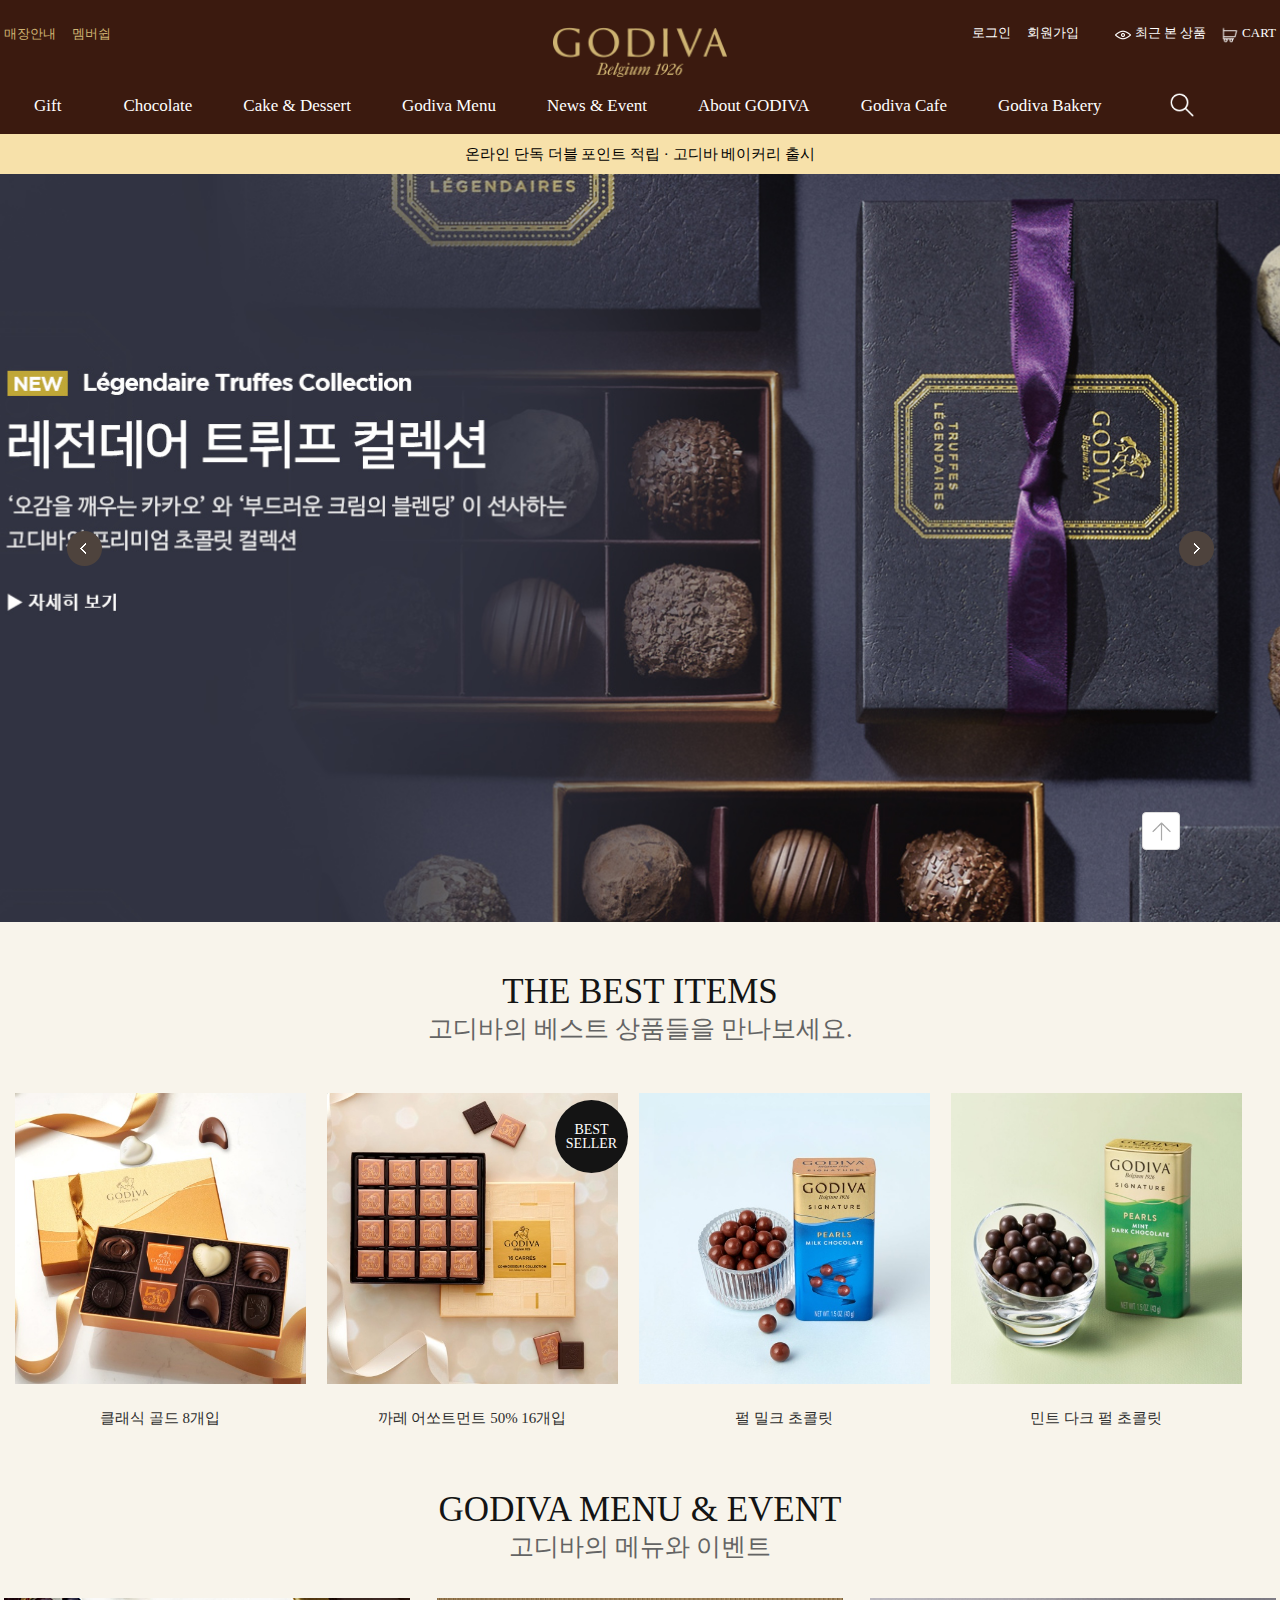
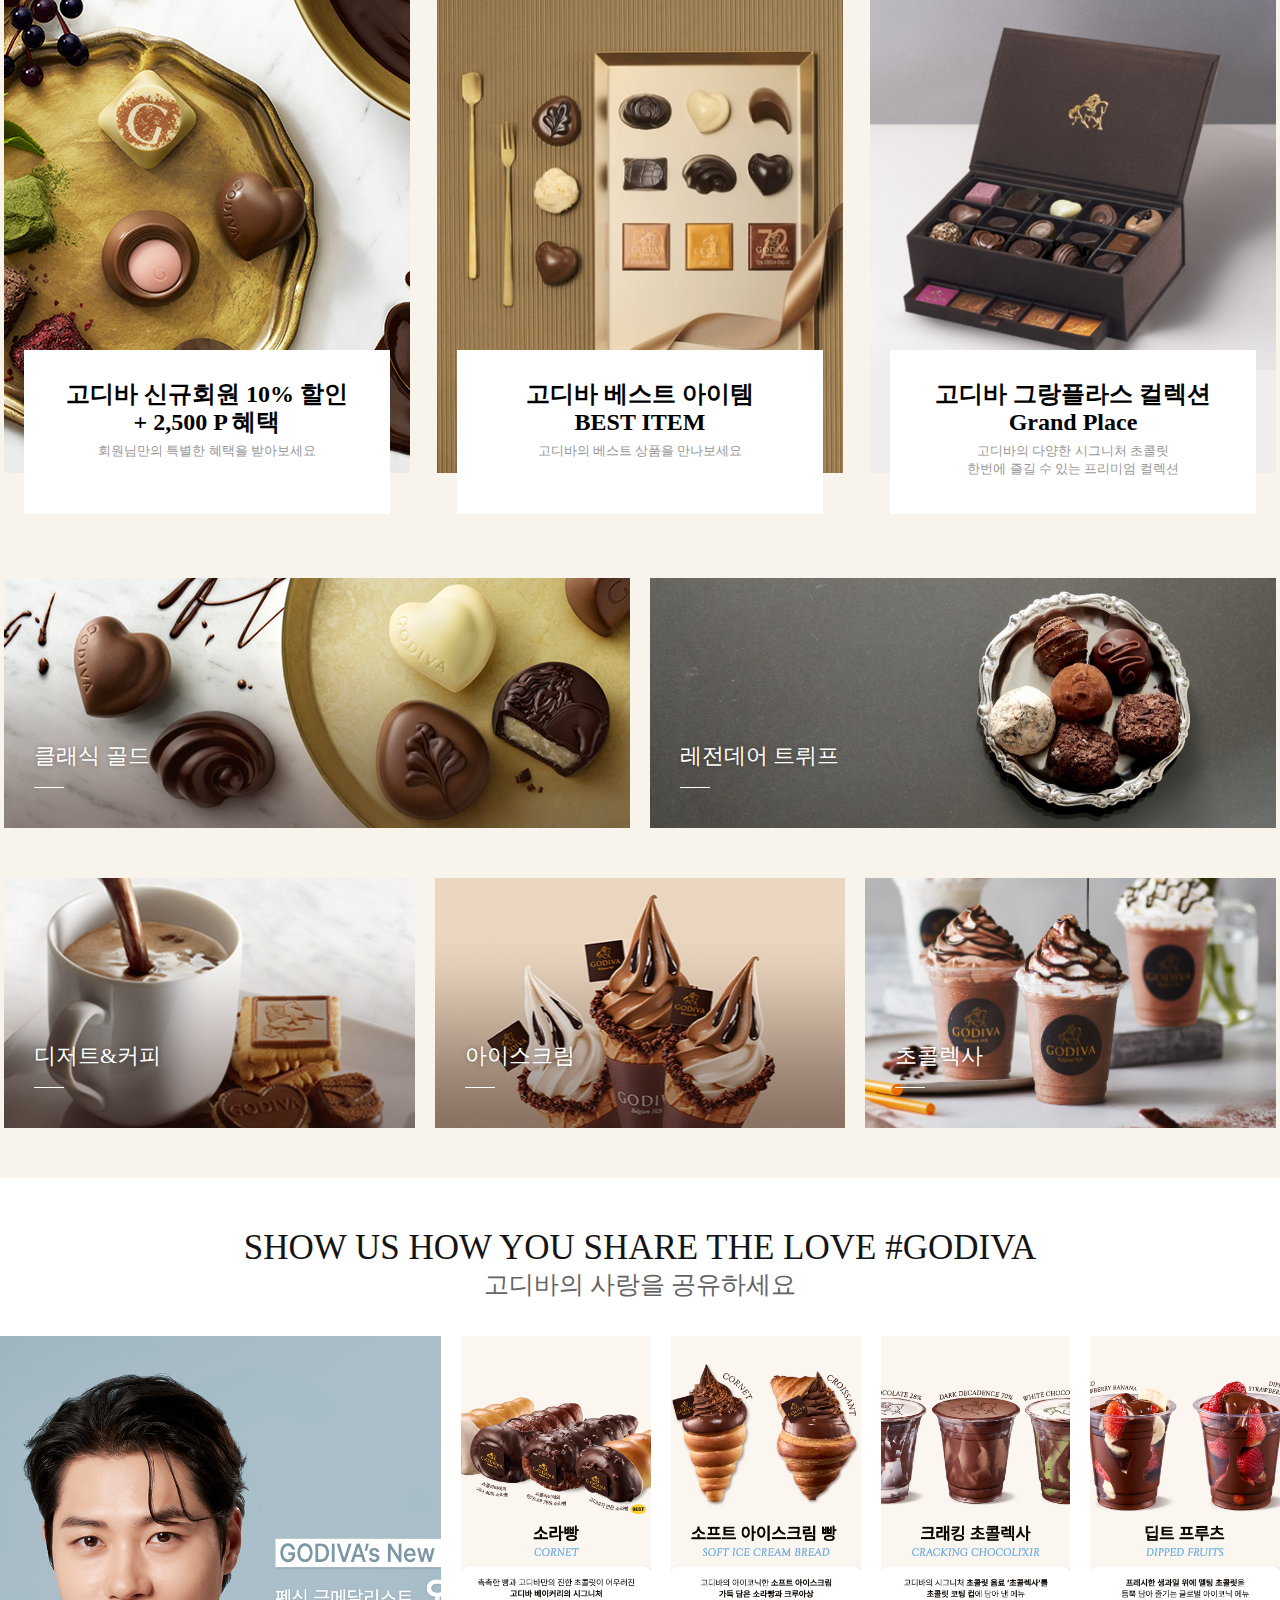
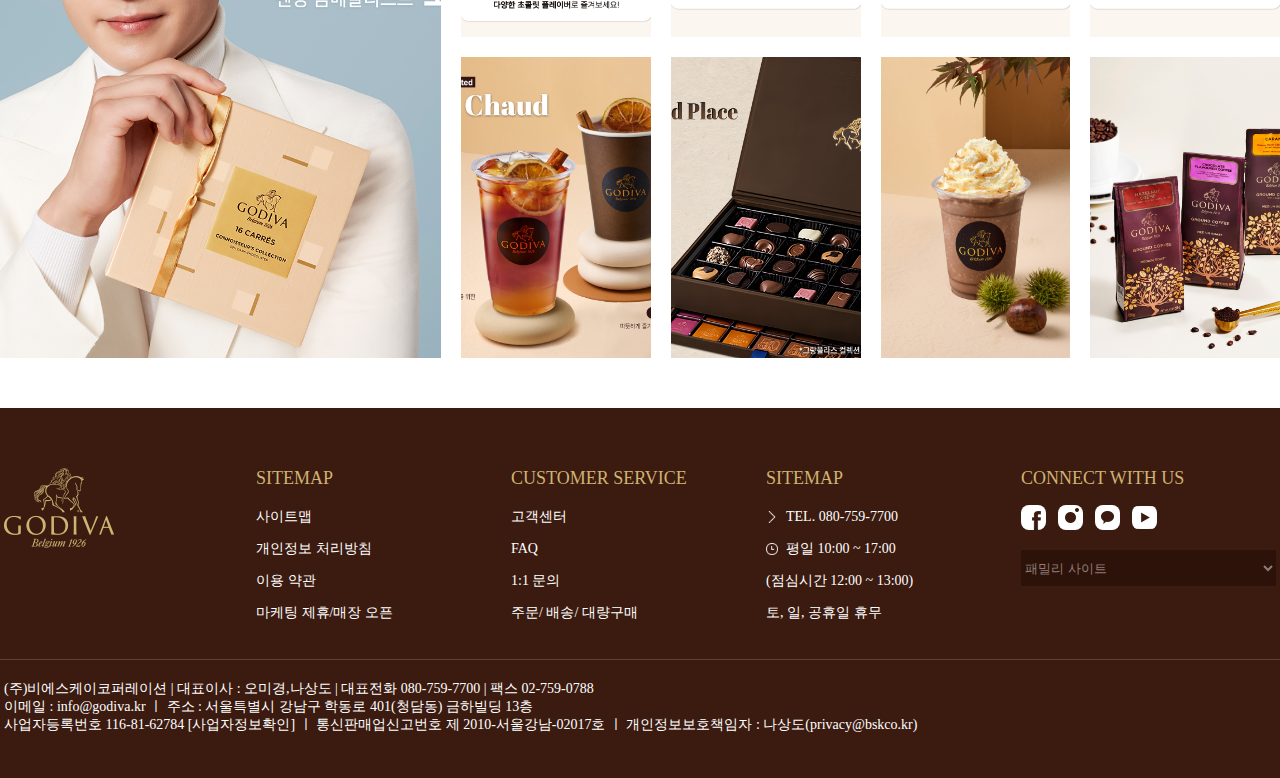
==== index.html @ d347774d "파일 업로드" ====
<!DOCTYPE html>
<html lang="ko">
  <head>
    <meta charset="UTF-8" />
    <meta name="viewport" content="width=device-width, initial-scale=1.0" />
    <title>고디바</title>
    <link rel="stylesheet" href="reset.css" />
    <link rel="stylesheet" href="main.css" />
    <script src="main.js"></script>
  </head>
  <body>
    <div id="top_btn">
      <a href="#"></a>
    </div>
    <header>
      <div id="header_top" class="container">
        <ul id="header_top_left">
          <li><a href="#">매장안내</a></li>
          <li><a href="#">멤버쉽</a></li>
        </ul>
        <h1 class="logo"><a href="#">고디바 GODIVA</a></h1>
        <div id="header_top_right">
          <ul id="login_menu">
            <li><a href="#">로그인</a></li>
            <li><a href="#">회원가입</a></li>
          </ul>
          <ul id="cart_menu">
            <li><a href="#">최근 본 상품</a></li>
            <li><a href="#">CART</a></li>
          </ul>
        </div>
      </div>
      <nav class="container">
        <ul>
          <li>
            <a href="sub.html">Gift</a>
            <div class="sub_menu">
              <ul>
                <li><a href="sub.html">베스트 셀러</a></li>
                <li><a href="sub.html">1~2만원 대 선물</a></li>
                <li><a href="sub.html">3~4만원 대 선물</a></li>
                <li><a href="sub.html">5만원 이상</a></li>
              </ul>
            </div>
          </li>
          <li>
            <a href="sub.html">Chocolate</a>
            <div class="sub_menu">
              <ul>
                <li><a href="sub.html">전체 상품</a></li>
                <li><a href="sub.html">시즌 한정</a></li>
                <li><a href="sub.html">바</a></li>
                <li><a href="sub.html">클래식 골드</a></li>
                <li><a href="sub.html">레전데어 트뤼프</a></li>
                <li><a href="sub.html">펄</a></li>
                <li><a href="sub.html">골드 디스커버리</a></li>
                <li><a href="sub.html">까레 어쏘트먼트</a></li>
                <li><a href="sub.html">프레첼</a></li>
                <li><a href="sub.html">하트 오브 골드</a></li>
                <li><a href="sub.html">지큐브</a></li>
                <li><a href="sub.html">비스킷</a></li>
                <li><a href="sub.html">그랑 플라스</a></li>
              </ul>
            </div>
          </li>
          <li>
            <a href="sub.html">Cake & Dessert</a>
            <div class="sub_menu">
              <ul>
                <li><a href="sub.html">케이크</a></li>
                <li><a href="sub.html">브라우니 & 마카롱</a></li>
                <li><a href="sub.html">그라운드 커피</a></li>
              </ul>
            </div>
          </li>
          <li>
            <a href="sub.html">Godiva Menu</a>
            <div class="sub_menu">
              <ul>
                <li><a href="sub.html">초콜렉사</a></li>
                <li><a href="sub.html">소프트 아이스크림</a></li>
                <li><a href="sub.html">커피 & 음료</a></li>
                <li><a href="sub.html">디저트</a></li>
              </ul>
            </div>
          </li>
          <li>
            <a href="sub.html">News & Event</a>
            <div class="sub_menu">
              <ul>
                <li><a href="sub.html">공지사항</a></li>
                <li><a href="sub.html">미디어</a></li>
                <li><a href="sub.html">이벤트</a></li>
              </ul>
            </div>
          </li>
          <li>
            <a href="sub.html">About GODIVA</a>
            <div class="sub_menu">
              <ul>
                <li><a href="sub.html">GODIVA 역사</a></li>
                <li><a href="sub.html">GODIVA 기원</a></li>
                <li><a href="sub.html">GODIVA 초콜릿</a></li>
                <li><a href="sub.html">GODIVA 쉐프</a></li>
                <li><a href="sub.html">GODIVA 책임</a></li>
                <li><a href="sub.html">GODIVA 매장</a></li>
                <li><a href="sub.html">멤버쉽 소개</a></li>
              </ul>
            </div>
          </li>
          <li>
            <a href="sub.html">Godiva Cafe</a>
            <div class="sub_menu" id="sub_menu_cafe">
              <ul>
                <li><a href="sub.html">고디바 카페 스토리</a></li>
                <li><a href="sub.html">카페</a></li>
                <li><a href="sub.html">디저트 코스바</a></li>
                <li>
                  <a href="sub.html">
                    <img
                      src="image/sub_menu.jpg"
                      alt="박준우의 초콜릿 익스피리언스 코스"
                    />
                  </a>
                </li>
              </ul>
            </div>
          </li>
          <li>
            <a href="sub.html">Godiva Bakery</a>
            <div class="sub_menu">
              <ul>
                <li><a href="sub.html">GODIVA BAKERY</a></li>
                <li><a href="sub.html">베이커리</a></li>
                <li><a href="sub.html">소프트 아이스크림 빵</a></li>
                <li><a href="sub.html">딥트 프루츠 & 음료</a></li>
              </ul>
            </div>
          </li>
          <li id="search_menu"><a href="sub.html"></a></li>
        </ul>
      </nav>
      <div id="header_bottom">
        <p>
          <a href="#">온라인 단독 더블 포인트 적립</a> ·
          <a href="#">고디바 베이커리 출시</a>
        </p>
      </div>
    </header>
    <main>
      <div id="slider">
        <ul>
          <li><a href="#">레전데어 트뤼프 컬렉션</a></li>
          <li><a href="#">일상 속 진한 달콤함, 고디바 베이커리</a></li>
          <li><a href="#">고디바 그랑플라스 컬렉션</a></li>
          <li><a href="#">솔티 카라멜 초콜릿 케이크</a></li>
        </ul>
        <div id="slider_btn">
          <span></span>
          <span></span>
        </div>
      </div>
      <div id="con1" class="container">
        <h1 class="con_title">THE BEST ITEMS</h1>
        <h2 class="con_subtitle">고디바의 베스트 상품들을 만나보세요.</h2>
        <div id="con1_wrap">
          <div class="con1_box">
            <div class="con1_img"><a href="#"></a></div>
            <p><a href="#">클래식 골드 8개입</a></p>
            <div class="con1_btn">
              <span><a href="#"></a></span>
              <span><a href="#"></a></span>
            </div>
          </div>
          <div class="con1_box">
            <div class="con1_img"><a href="#"></a></div>
            <p><a href="#">까레 어쏘트먼트 50% 16개입</a></p>
            <div class="con1_btn">
              <span><a href="#"></a></span>
              <span><a href="#"></a></span>
            </div>
            <span class="item_label">BEST<br />SELLER</span>
          </div>
          <div class="con1_box">
            <div class="con1_img"><a href="#"></a></div>
            <p><a href="#">펄 밀크 초콜릿</a></p>
            <div class="con1_btn">
              <span><a href="#"></a></span>
              <span><a href="#"></a></span>
            </div>
          </div>
          <div class="con1_box">
            <div class="con1_img"><a href="#"></a></div>
            <p><a href="#">민트 다크 펄 초콜릿</a></p>
            <div class="con1_btn">
              <span><a href="#"></a></span>
              <span><a href="#"></a></span>
            </div>
          </div>
        </div>
      </div>
      <div id="con2" class="container">
        <h1 class="con_title">GODIVA MENU & EVENT</h1>
        <h2 class="con_subtitle">고디바의 메뉴와 이벤트</h2>
        <div id="con2_wrap">
          <div class="con2_box">
            <div class="con2_img"></div>
            <div class="con2_text">
              <h3>고디바 신규회원 10% 할인<br />+ 2,500 P 혜택</h3>
              <p>회원님만의 특별한 혜택을 받아보세요</p>
            </div>
          </div>
          <div class="con2_box">
            <div class="con2_img"></div>
            <div class="con2_text">
              <h3>고디바 베스트 아이템<br />BEST ITEM</h3>
              <p>고디바의 베스트 상품을 만나보세요</p>
            </div>
          </div>
          <div class="con2_box">
            <div class="con2_img"></div>
            <div class="con2_text">
              <h3>
                고디바 그랑플라스 컬렉션<br />
                Grand Place
              </h3>
              <p>
                고디바의 다양한 시그니처 초콜릿<br />
                한번에 즐길 수 있는 프리미엄 컬렉션
              </p>
            </div>
          </div>
        </div>
      </div>
      <div id="con3" class="container">
        <ul id="con3_wrap">
          <li class="con3_img">
            <a href="#">
              <div class="con3_title">
                <h3>클래식 골드</h3>
                <span></span>
                <p>화려한 디자인과 다양한 맛의 고디바 시그니처 컬렉션</p>
              </div>
            </a>
          </li>
          <li class="con3_img">
            <a href="#">
              <div class="con3_title">
                <h3>레전데어 트뤼프</h3>
                <span></span>
                <p>한 입 크기의 고급스러운 초콜릿</p>
              </div>
            </a>
          </li>
          <li class="con3_img">
            <a href="#">
              <div class="con3_title">
                <h3>디저트&커피</h3>
                <span></span>
                <p>고디바 프리미엄 디저트와 스페셜티 원두 로스팅 커피</p>
              </div>
            </a>
          </li>
          <li class="con3_img">
            <a href="#">
              <div class="con3_title">
                <h3>아이스크림</h3>
                <span></span>
                <p>부드러운 텍스처의 깊고 진한 아이스크림</p>
              </div>
            </a>
          </li>
          <li class="con3_img">
            <a href="#">
              <div class="con3_title">
                <h3>초콜렉사</h3>
                <span></span>
                <p>초콜릿을 직접 갈아만든 고디바 리얼 초콜릿 음료</p>
              </div>
            </a>
          </li>
        </ul>
      </div>
      <div id="con4">
        <h1 class="con_title">SHOW US HOW YOU SHARE THE LOVE #GODIVA</h1>
        <h2 class="con_subtitle">고디바의 사랑을 공유하세요</h2>
        <div id="con4_wrap">
          <div id="con4_right">
            <a href="#">
              <div class="con4_text con4_big_text">
                <p><span></span>20241015</p>
                <p>
                  #godiva #chocolate #고디바 #초콜릿 #goldmomentwithgodiva
                  #골든모먼트 #오상욱 #까레어쏘트먼트 #수능 #수능초콜릿
                  #오늘은고디바​
                </p>
              </div>
            </a>
          </div>
          <div id="con4_left">
            <ul id="con4_left_top">
              <li class="con4_img">
                <a href="#">
                  <div class="con4_text con4_small_text">
                    <p><span></span>20240806</p>
                    <p>
                      #godiva #chocolate #고디바 #초콜릿 #오늘은고디바
                      #고디바베이커리 #YourDailyBakery #고디빵 #초콜릿빵 #소라빵
                      #고디바빵
                    </p>
                  </div>
                </a>
              </li>
              <li class="con4_img">
                <a href="#">
                  <div class="con4_text con4_small_text">
                    <p><span></span>20240806</p>
                    <p>
                      #godiva #chocolate #고디바 #초콜릿 #오늘은고디바
                      #고디바베이커리 #YourDailyBakery #고디빵 #초콜릿빵 #소라빵
                      #고디바빵
                    </p>
                  </div>
                </a>
              </li>
              <li class="con4_img">
                <a href="#">
                  <div class="con4_text con4_small_text">
                    <p><span></span>20240806</p>
                    <p>
                      #godiva #chocolate #고디바 #초콜릿 #오늘은고디바
                      #고디바베이커리 #YourDailyBakery #고디빵 #초콜릿빵 #소라빵
                      #고디바빵
                    </p>
                  </div>
                </a>
              </li>
              <li class="con4_img">
                <a href="#">
                  <div class="con4_text con4_small_text">
                    <p><span></span>20240806</p>
                    <p>
                      #godiva #chocolate #고디바 #초콜릿 #오늘은고디바
                      #고디바베이커리 #YourDailyBakery #고디빵 #초콜릿빵 #소라빵
                      #고디바빵
                    </p>
                  </div>
                </a>
              </li>
            </ul>
            <ul id="con4_left_bottom">
              <li class="con4_img">
                <a href="#">
                  <div class="con4_text con4_small_text">
                    <p><span></span>20240829</p>
                    <p>
                      #godiva #chocolate #고디바 #초콜릿 #뱅쇼 #가을에어울리는
                      #오늘은고디바​
                    </p>
                  </div>
                </a>
              </li>
              <li class="con4_img">
                <a href="#">
                  <div class="con4_text con4_small_text">
                    <p><span></span>20240829</p>
                    <p>
                      #godiva #chocolate #고디바 #초콜릿 #품격있는 #오늘은고디바
                      #그랑플라스​s
                    </p>
                  </div>
                </a>
              </li>
              <li class="con4_img">
                <a href="#">
                  <div class="con4_text con4_small_text">
                    <p><span></span>20240829</p>
                    <p>
                      #godiva #고디바 #가을 #시즌한정 #오늘은고디바
                      #마롱초콜릿초콜렉사
                    </p>
                  </div>
                </a>
              </li>
              <li class="con4_img">
                <a href="#">
                  <div class="con4_text con4_small_text">
                    <p><span></span>20240829</p>
                    <p>
                      #godiva #chocolate #고디바 #초콜릿 #집에서도즐기는
                      #오늘은고디바 #고디바커피 #그라운드커피
                    </p>
                  </div>
                </a>
              </li>
            </ul>
          </div>
        </div>
      </div>
      <footer>
        <div id="footer_top" class="container">
          <h1 class="footer_logo">고디바 GODIVA</h1>
          <ul>
            <li>
              SITEMAP
              <ul class="footer_sub">
                <li><a href="#">사이트맵</a></li>
                <li><a href="#">개인정보 처리방침</a></li>
                <li><a href="#">이용 약관</a></li>
                <li><a href="#">마케팅 제휴/매장 오픈</a></li>
              </ul>
            </li>
            <li>
              CUSTOMER SERVICE
              <ul class="footer_sub">
                <li><a href="#">고객센터</a></li>
                <li><a href="#">FAQ</a></li>
                <li><a href="#">1:1 문의</a></li>
                <li><a href="#">주문/ 배송/ 대량구매</a></li>
              </ul>
            </li>
            <li>
              SITEMAP
              <ul class="footer_sub footer_time">
                <li><span></span>TEL. 080-759-7700</li>
                <li><span></span>평일 10:00 ~ 17:00</li>
                <li>(점심시간 12:00 ~ 13:00)</li>
                <li>토, 일, 공휴일 휴무</li>
              </ul>
            </li>
            <li>
              CONNECT WITH US
              <ul id="footer_sns">
                <li><a href="#">페이스북</a></li>
                <li><a href="#">인스타그램</a></li>
                <li><a href="#">카카오톡</a></li>
                <li><a href="#">유튜브</a></li>
              </ul>
              <select name="family" id="footer_family">
                <option value="option1">패밀리 사이트</option>
                <option value="option2">더바디샵</option>
                <option value="option3">홀랜드앤바렛</option>
                <option value="option4">위타드 오브 첼시</option>
                <option value="option5">피에르 마르콜리니</option>
              </select>
            </li>
          </ul>
        </div>
        <span id="footer_line"></span>
        <div id="footer_bottom" class="container">
          <ul>
            <li>
              (주)비에스케이코퍼레이션 | 대표이사 : 오미경,나상도 | 대표전화
              080-759-7700 | 팩스 02-759-0788
            </li>
            <li>
              이메일 : info@godiva.kr ㅣ 주소 : 서울특별시 강남구 학동로
              401(청담동) 금하빌딩 13층
            </li>
            <li>
              사업자등록번호 116-81-62784 [사업자정보확인] ㅣ 통신판매업신고번호
              제 2010-서울강남-02017호 ㅣ 개인정보보호책임자 :
              나상도(privacy@bskco.kr)
            </li>
          </ul>
        </div>
      </footer>
    </main>
  </body>
</html>
---- main.css ----
/* main 스타일 시작 */

/* main > #slider */
/* 각 슬라이더 li에 배경으로 이미지 넣음 */
main {
  width: 100%;
  background-color: #f8f4eb;
}
main > #slider {
  width: 100%;
  height: 748px;
  overflow: hidden;
  padding-top: 174px;
  position: relative;
}
main > #slider > ul {
  width: fit-content;
  height: 100%;
  display: flex;
  justify-content: start;
  animation: slider 12s infinite;
}
@keyframes slider {
  0% {
    transform: translateX(0%);
  }
  25% {
    transform: translateX(-100vw);
  }
  50% {
    transform: translateX(-200vw);
  }
  75% {
    transform: translateX(-300vw);
  }
  100% {
    transform: translateX(0vw);
  }
}
main > #slider > ul > li {
  width: 100vw;
  height: 100%;
}
main > #slider > ul > li > a {
  display: flex;
  width: 100%;
  min-width: 1272px;
  height: 100%;
  background-repeat: no-repeat;
  background-size: cover;
  background-position: 50% 50%;
  color: #00000000;
}
main > #slider > ul > li:nth-child(1) > a {
  background-image: url(image/slider1.png);
}
main > #slider > ul > li:nth-child(2) > a {
  background-image: url(image/slider2.jpg);
}
main > #slider > ul > li:nth-child(3) > a {
  background-image: url(image/slider3.jpg);
}
main > #slider > ul > li:nth-child(4) > a {
  background-image: url(image/slider4.jpg);
}

/* main > #slider 슬라이더 버튼 적용 */
main > #slider > #slider_btn {
  width: 100%;
  height: 748px;
  position: absolute;
  bottom: 0;
  left: 0;
  padding: 0 5%;
  box-sizing: border-box;
  display: flex;
  align-items: center;
  justify-content: space-between;
}
main > #slider > #slider_btn > span {
  width: 40px;
  height: 40px;
  cursor: pointer;
  background-repeat: no-repeat;
  background-position: 50% 50%;
}
main > #slider > #slider_btn > span:first-child {
  background-image: url(image/slider-pre.png);
}
main > #slider > #slider_btn > span:last-child {
  background-image: url(image/slider-next.png);
}

/* main 콘텐츠 스타일 시작*/

/* main 콘텐츠 영역 공통 스타일 적용 */
.con_title {
  font-size: 35px;
  font-weight: 500;
  color: #141414;
  text-align: center;
}
.con_subtitle {
  font-size: 25px;
  font-weight: 400;
  color: #646464;
  margin-bottom: 35px;
  text-align: center;
}

/* main>#con1 베스트 아이템 */
#con1 {
  margin-top: 50px;
}
#con1 > #con1_wrap {
  width: 100%;
  height: 360px;
  display: flex;
}
#con1 > #con1_wrap > .con1_box {
  width: 312px;
  display: flex;
  align-items: center;
  justify-content: center;
  flex-wrap: wrap;
  position: relative;
}
#con1 > #con1_wrap > .con1_box > .con1_img {
  width: 291px;
  height: 291px;
}

#con1 > #con1_wrap > .con1_box > .con1_img > a {
  width: 100%;
  height: 100%;
  display: flex;
  background-size: cover;
  background-repeat: no-repeat;
}
#con1 > #con1_wrap > .con1_box:nth-child(1) > .con1_img > a {
  background-image: url(image/main1-1.jpg);
}
#con1 > #con1_wrap > .con1_box:nth-child(2) > .con1_img > a {
  background-image: url(image/main1-2.jpg);
}
#con1 > #con1_wrap > .con1_box:nth-child(3) > .con1_img > a {
  background-image: url(image/main1-3.jpg);
}
#con1 > #con1_wrap > .con1_box:nth-child(4) > .con1_img > a {
  background-image: url(image/main1-4.jpg);
}

/* 호버 시 hover*/

#con1 > #con1_wrap > .con1_box:nth-child(1) > .con1_img > a:hover {
  background-image: url(image/main1-1_hover.jpg);
}
#con1 > #con1_wrap > .con1_box:nth-child(2) > .con1_img > a:hover {
  background-image: url(image/main1-2_hover.jpg);
}
#con1 > #con1_wrap > .con1_box:nth-child(3) > .con1_img > a:hover {
  background-image: url(image/main1-3_hover.jpg);
}

#con1 > #con1_wrap > .con1_box > .con1_btn {
  width: 110px;
  height: 48px;
  position: absolute;
  bottom: 70px;
  z-index: 10;
  display: none;
}
#con1 > #con1_wrap > .con1_box > .con1_btn > span:first-child {
  float: left;
}
#con1 > #con1_wrap > .con1_box > .con1_btn > span:last-child {
  float: right;
}
#con1 > #con1_wrap > .con1_box > .con1_btn > span > a {
  display: block;
  width: 48px;
  height: 48px;
  background-repeat: no-repeat;
  background-size: cover;
}
#con1 > #con1_wrap > .con1_box > .con1_btn > span:first-child > a {
  background-image: url(image/icon-list-bag.png);
}
#con1 > #con1_wrap > .con1_box > .con1_btn > span:last-child > a {
  background-image: url(image/icon-list-wish.png);
}

/* BEST SELLER 딱지 */

#con1 > #con1_wrap > .con1_box {
  position: relative;
}
#con1 > #con1_wrap > .con1_box > .item_label {
  display: flex;
  width: 73px;
  height: 73px;
  align-items: center;
  justify-content: center;
  background-color: #141414;
  border-radius: 50%;
  text-align: center;
  font-size: 14px;
  line-height: 14px;
  font-weight: 400;
  color: #fff;
  position: absolute;
  top: 20px;
  right: 0;
  z-index: 5;
}

/* 호버 시 hover*/

#con1 > #con1_wrap > .con1_box > .con1_img:hover ~ .con1_btn {
  display: block;
}

#con1 > #con1_wrap > .con1_box > p {
  font-size: 15px;
  color: #2d2d2d;
}

/* main>#con2 메뉴와 이벤트 */

main > #con2 {
  margin-top: 50px;
}

main > #con2 > #con2_wrap {
  display: flex;
}
main > #con2 > #con2_wrap > .con2_box {
  width: 100%;
  height: 530px;
  margin-right: 27px;
  position: relative;
  cursor: pointer;
}
main > #con2 > #con2_wrap > .con2_box:last-child {
  margin-right: 0;
}
main > #con2 > #con2_wrap > .con2_box > .con2_img {
  width: 100%;
  height: 475px;
  background-repeat: no-repeat;
  background-size: cover;
  background-position: 50% 50%;
}

main > #con2 > #con2_wrap > .con2_box > .con2_img:hover {
  background-size: 120%;
}

main > #con2 > #con2_wrap > .con2_box:nth-child(1) > .con2_img {
  background-image: url(image/main2-1.jpg);
}
main > #con2 > #con2_wrap > .con2_box:nth-child(2) > .con2_img {
  background-image: url(image/main2-2.jpg);
}
main > #con2 > #con2_wrap > .con2_box:nth-child(3) > .con2_img {
  background-image: url(image/main2-3.png);
}

main > #con2 > #con2_wrap > .con2_box > .con2_text {
  width: 366px;
  height: 164px;
  padding: 30px 15px;
  box-sizing: border-box;
  text-align: center;
  background-color: #fff;
  margin-left: 20px;
  position: absolute;
  bottom: 14px;
}
main > #con2 > #con2_wrap > .con2_box > .con2_text > h3 {
  font-size: 24px;
  line-height: 28px;
}
main > #con2 > #con2_wrap > .con2_box > .con2_text > p {
  font-size: 13px;
  margin-top: 6px;
  color: #969696;
}

/* main>#con3 호버 섹션 */

main > #con3 {
  margin-top: 50px;
  margin-bottom: 50px;
}

main > #con3 > #con3_wrap {
  width: 100%;
  display: grid;
  grid-template-columns: repeat(6, 1fr);
  grid-template-rows: repeat(2, 1fr);
  grid-template-areas:
    "con3-1 con3-1 con3-1 con3-2 con3-2 con3-2"
    "con3-3 con3-3 con3-4 con3-4 con3-5 con3-5";
  row-gap: 50px;
  column-gap: 20px;
}

main > #con3 > #con3_wrap > .con3_img {
  height: 250px;
  background-repeat: no-repeat;
  background-size: cover;
  background-position: 50% 50%;
}

main > #con3 > #con3_wrap > .con3_img:first-child {
  grid-area: con3-1;
  background-image: url(image/main3-1.jpg);
}
main > #con3 > #con3_wrap > .con3_img:nth-child(2) {
  grid-area: con3-2;
  background-image: url(image/main3-2.jpg);
}
main > #con3 > #con3_wrap > .con3_img:nth-child(3) {
  grid-area: con3-3;
  background-image: url(image/main4-1.jpg);
}
main > #con3 > #con3_wrap > .con3_img:nth-child(4) {
  grid-area: con3-4;
  background-image: url(image/main4-2.jpg);
}
main > #con3 > #con3_wrap > .con3_img:last-child {
  grid-area: con3-5;
  background-image: url(image/main4-3.jpg);
}

main > #con3 > #con3_wrap > .con3_img > a > .con3_title {
  width: 100%;
  height: 100%;
  padding: 15px 30px 40px 30px;
  box-sizing: border-box;
  align-content: end;
  color: #fff;
}
main > #con3 > #con3_wrap > .con3_img > a > .con3_title > h3 {
  font-size: 22px;
  font-weight: 500;
  text-shadow: 0 0 5px #00000060;
}
main > #con3 > #con3_wrap > .con3_img > a > .con3_title > span {
  display: block;
  width: 30px;
  height: 1px;
  background-color: #fff;
  margin-top: 16px;
}

main > #con3 > #con3_wrap > .con3_img > a > .con3_title > p {
  font-size: 13px;
  margin: 16px 0px 20px 0;
  /* 호버 */
  display: none;
}

/* hover 효과 적용 */

main > #con3 > #con3_wrap > .con3_img > a:hover .con3_title {
  background: linear-gradient(
    to bottom,
    #0000000a,
    #3b1a0f8a,
    #3b1a0f9a,
    #3b1a0f
  );
}
main > #con3 > #con3_wrap > .con3_img > a:hover .con3_title > p {
  display: block;
}

/* main>#con4 스타일 시작 */

main > #con4 {
  background-color: #fff;
  padding: 50px 0;
  box-sizing: border-box;
}

main > #con4 > #con4_wrap {
  width: 100%;
  height: 622px;
  display: flex;
  column-gap: 20px;
}

/* 공통: hover 시 보이는 con4_text 보이기  */
.con4_text {
  width: 100%;
  height: 100%;
  padding: 40px 30px;
  align-content: end;
  box-sizing: border-box;
  background-color: #0000058f;
  color: #fff;
  position: absolute;
  top: 0;
  left: 0;
  overflow: hidden;
  display: none; /* hover 숨기기 */
}
.con4_text > p:first-child {
  font-size: 15px;
  line-height: 18px;
  font-weight: 400;
}
.con4_text > p:first-child > span {
  display: inline-block;
  width: 18px;
  height: 18px;
  background-image: url(image/icon/heart.png);
  background-repeat: no-repeat;
  background-size: 110%;
  background-position: 50% -90%;
  margin-right: 4px;
}
.con4_text > p:last-child {
  font-size: 14px;
  margin-top: 8px;
}

/* con4_right */

main > #con4 > #con4_wrap > #con4_right {
  width: 35%;
  height: 100%;
}

main > #con4 > #con4_wrap > #con4_right > a {
  display: flex;
  width: 100%;
  height: 100%;
  background-image: url(image/main5-1.png);
  background-repeat: no-repeat;
  background-size: cover;
  background-position: 50% 50%;
  position: relative; /* .con4_big_text 의 기준 */
}

/* con4_text의 다른 클래스에 위치 지정 */
.con4_big_text {
  position: absolute;
  top: 0;
  left: 0;
}

/* hover 시 보이기 */
main > #con4 > #con4_wrap > #con4_right > a:hover .con4_text.con4_big_text {
  display: block;
}

/* con4_left */

main > #con4 > #con4_wrap > #con4_left {
  width: 65%;
  height: 622px;
  display: flex;
  flex-direction: column;
  row-gap: 20px;
}
main > #con4 > #con4_wrap > #con4_left > ul {
  width: 100%;
  height: 50%;
  display: flex;
  column-gap: 20px;
}

main > #con4 > #con4_wrap > #con4_left > ul > .con4_img {
  width: 100%;
  height: 100%;
}

main > #con4 > #con4_wrap > #con4_left > ul > .con4_img > a {
  display: block;
  width: 100%;
  height: 100%;
  background-repeat: no-repeat;
  background-size: cover;
  background-position: 50% 50%;
  position: relative; /* .con4_small_text 의 기준 */
}

#con4 > #con4_wrap > #con4_left > #con4_left_top > .con4_img:first-child > a {
  background-image: url(image/main5-2.png);
}

#con4 > #con4_wrap > #con4_left > #con4_left_top > .con4_img:nth-child(2) > a {
  background-image: url(image/main5-3.png);
}

#con4 > #con4_wrap > #con4_left > #con4_left_top > .con4_img:nth-child(3) > a {
  background-image: url(image/main5-4.png);
}
#con4 > #con4_wrap > #con4_left > #con4_left_top > .con4_img:last-child > a {
  background-image: url(image/main5-5.png);
}
#con4
  > #con4_wrap
  > #con4_left
  > #con4_left_bottom
  > .con4_img:first-child
  > a {
  background-image: url(image/main5-6.png);
}

#con4
  > #con4_wrap
  > #con4_left
  > #con4_left_bottom
  > .con4_img:nth-child(2)
  > a {
  background-image: url(image/main5-7.png);
}

#con4
  > #con4_wrap
  > #con4_left
  > #con4_left_bottom
  > .con4_img:nth-child(3)
  > a {
  background-image: url(image/main5-8.jpg);
}
#con4 > #con4_wrap > #con4_left > #con4_left_bottom > .con4_img:last-child > a {
  background-image: url(image/main5-9.jpg);
}

/* con4_text의 다른 클래스에 위치 지정 */
.con4_small_text {
  position: absolute;
  top: 0;
  left: 0;
}

/* hover 시 보이기 */
#con4_left a:hover .con4_text.con4_small_text {
  display: block;
}
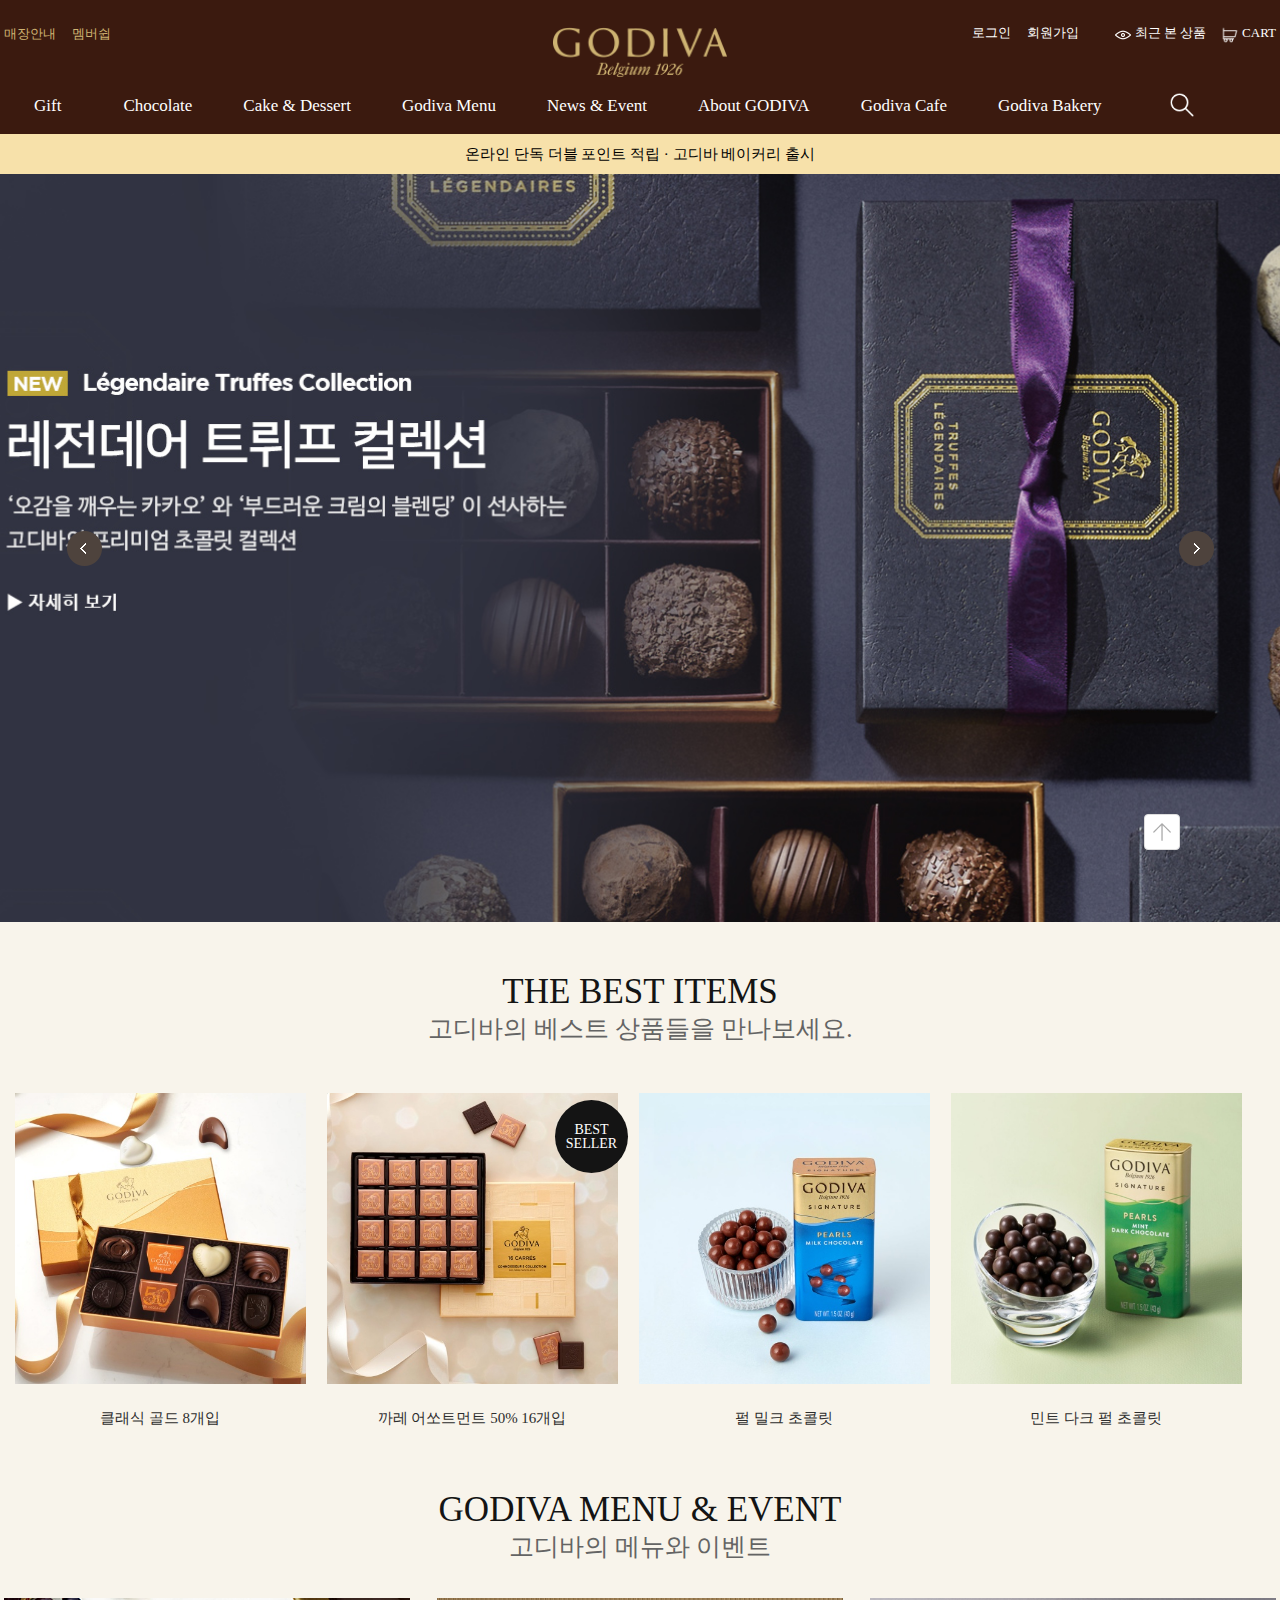
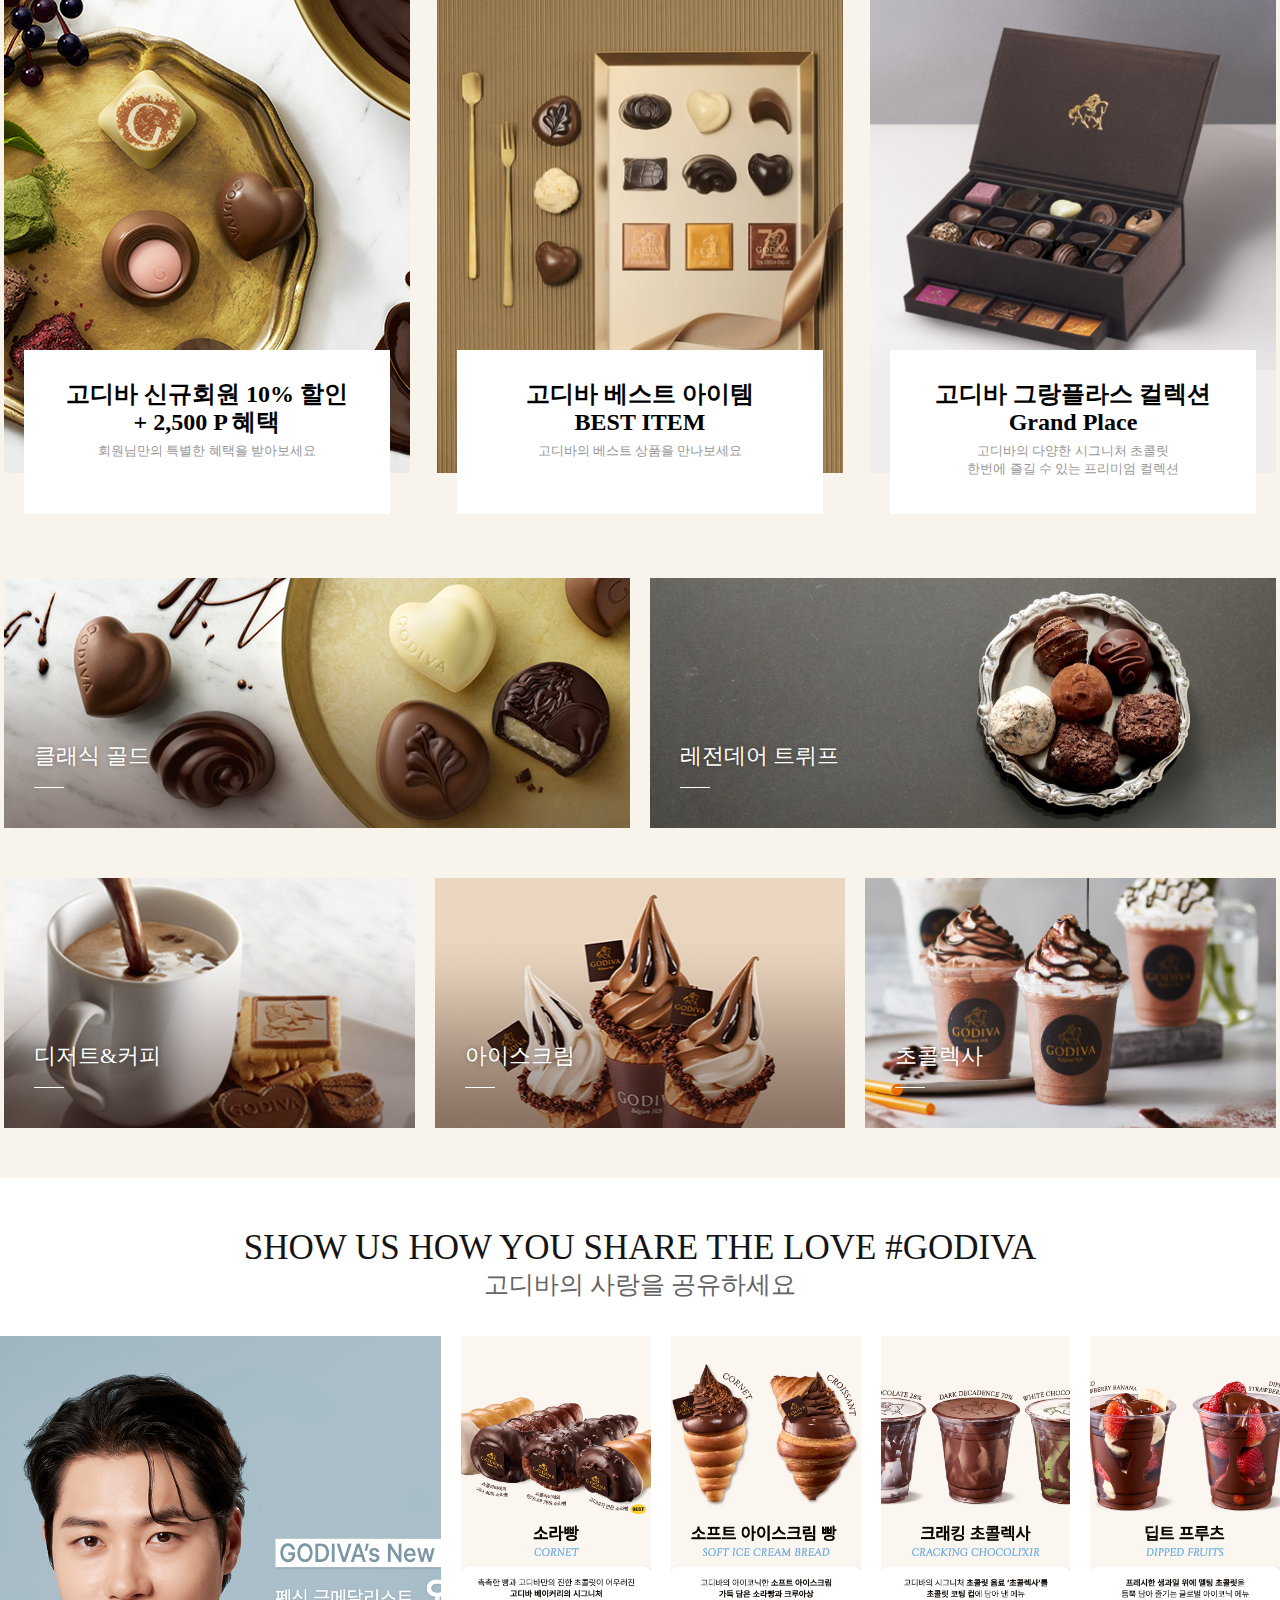
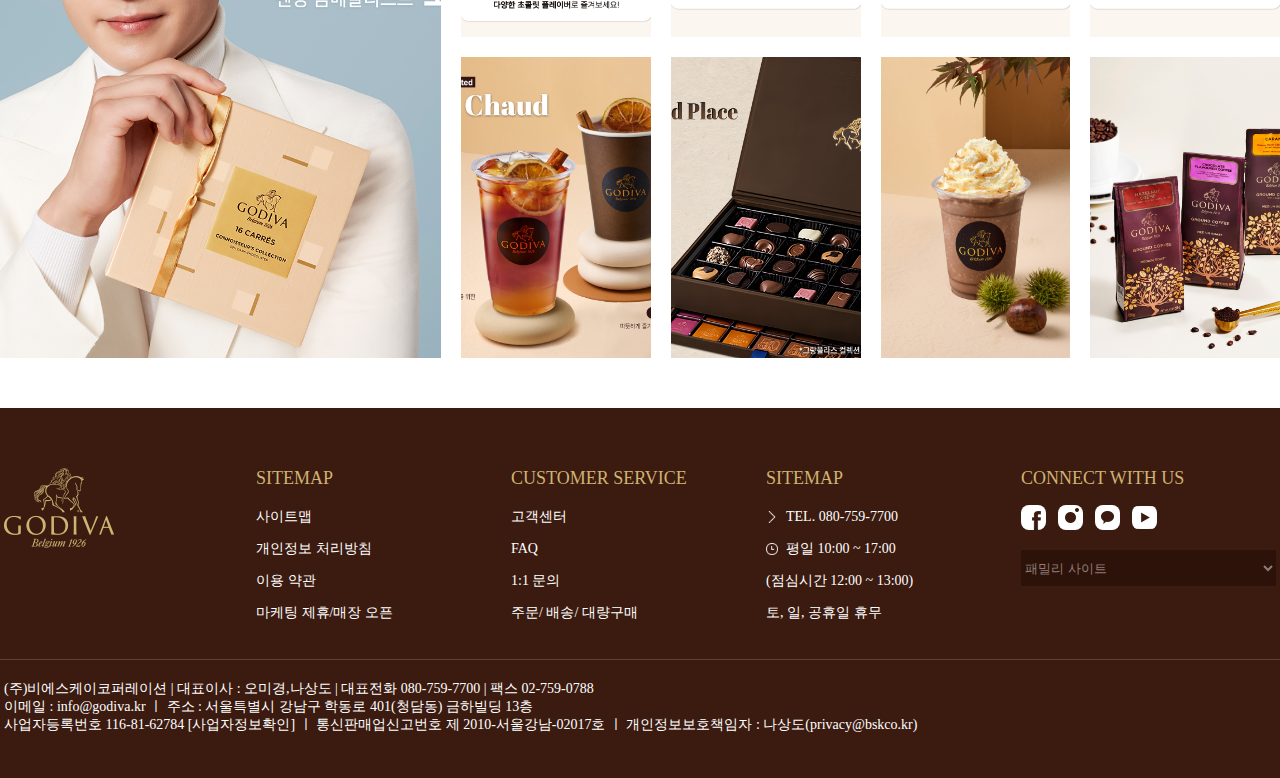
==== commit 0f50ccb5: "버튼 태그 변경" ====
--- a/index.html
+++ b/index.html
@@ -9,9 +9,9 @@
     <script src="main.js"></script>
   </head>
   <body>
-    <div id="top_btn">
-      <a href="#"></a>
-    </div>
+  <button id="top_btn" aria-label="맨 위로 이동">
+  <a href="#"></a>
+  </button>
     <header>
       <div id="header_top" class="container">
         <ul id="header_top_left">
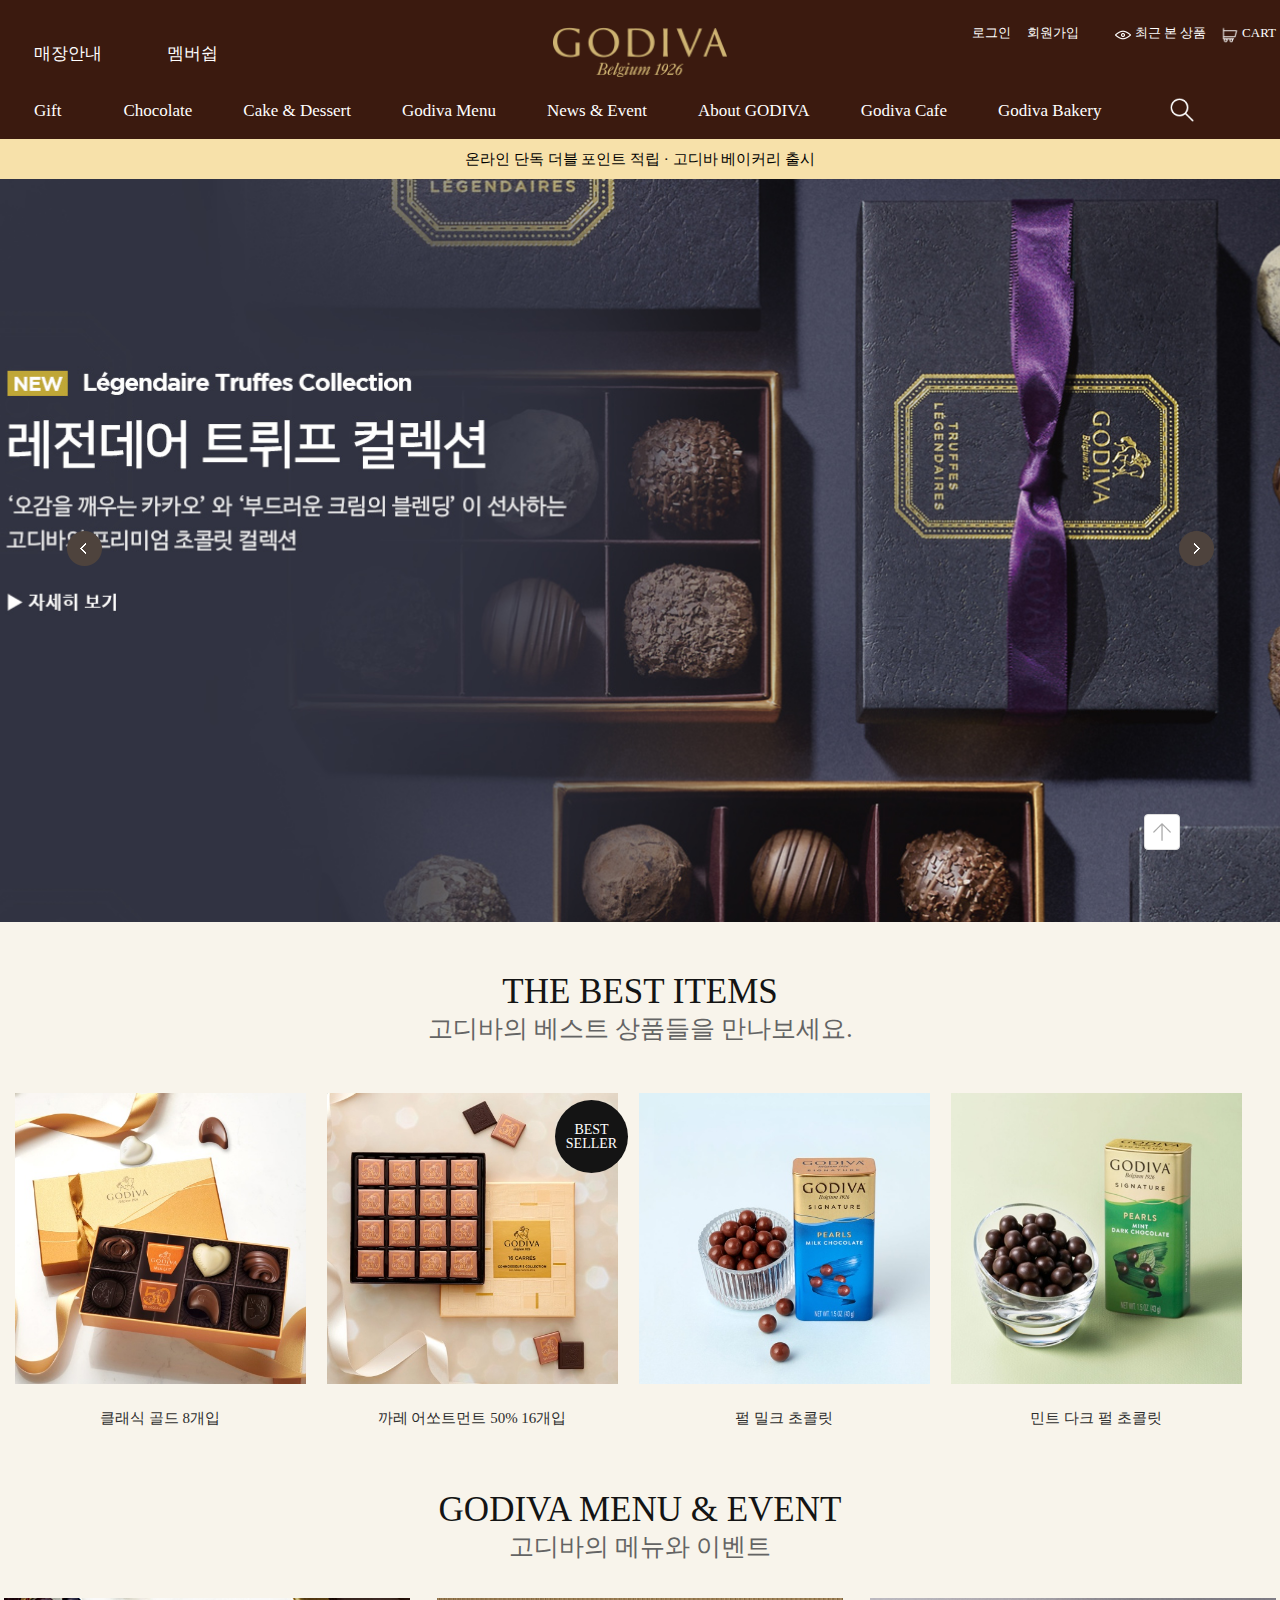
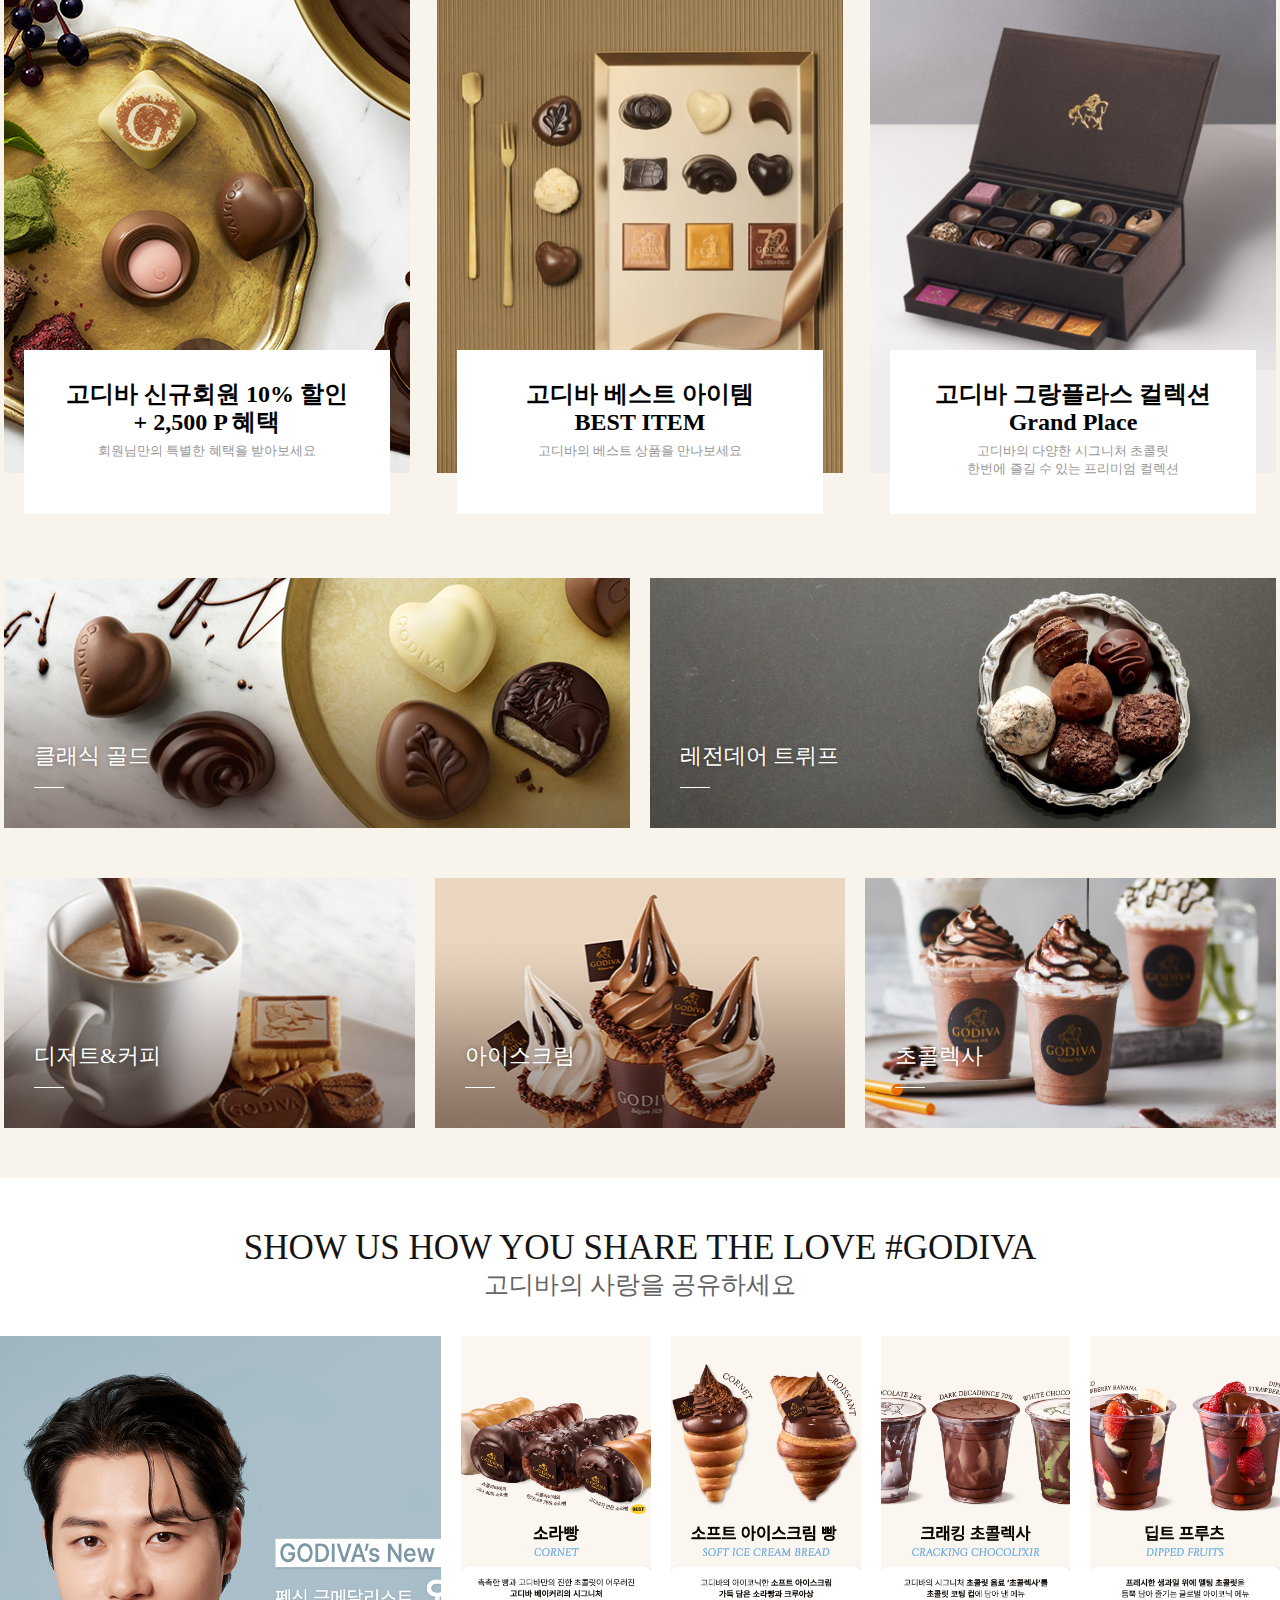
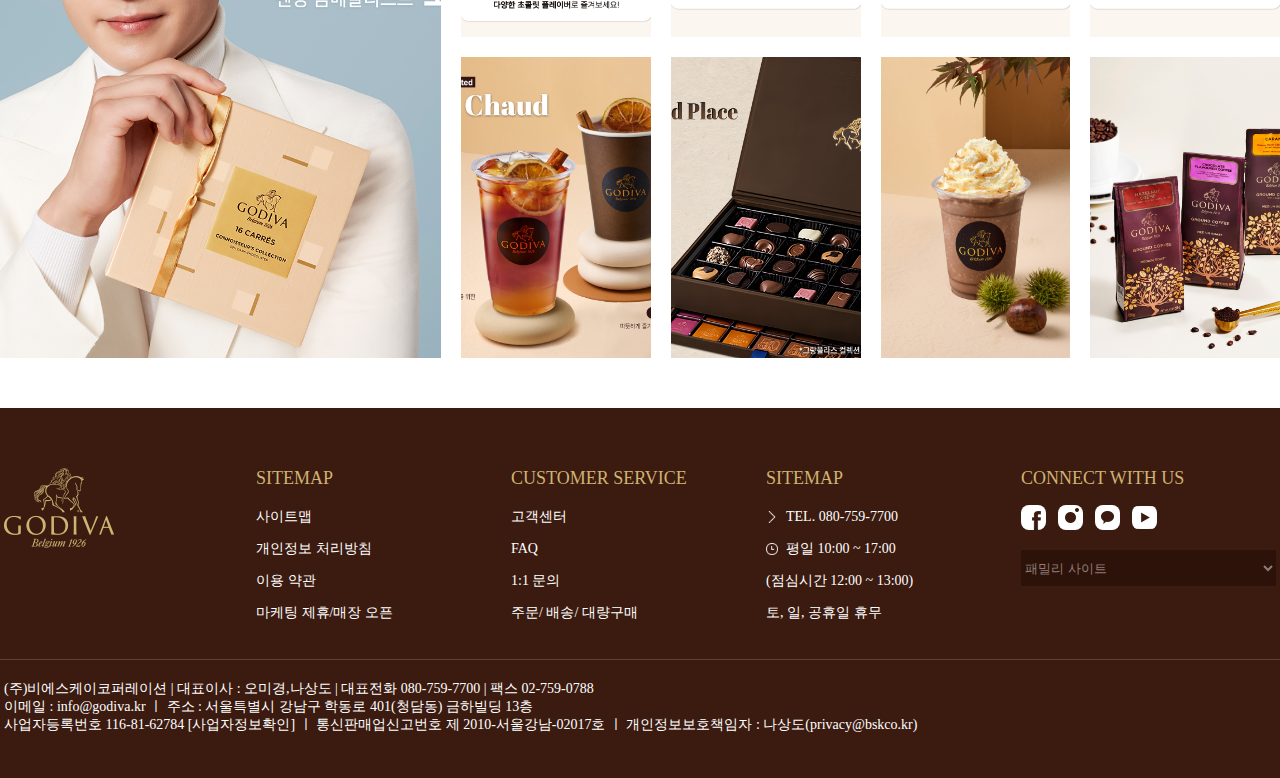
==== commit 20fae482: "nav 시멘틱 태그 변경" ====
--- a/index.html
+++ b/index.html
@@ -13,7 +13,7 @@
   <a href="#"></a>
   </button>
     <header>
-      <div id="header_top" class="container">
+      <nav id="header_top" class="container" aria-label="유틸리티 메뉴">
         <ul id="header_top_left">
           <li><a href="#">매장안내</a></li>
           <li><a href="#">멤버쉽</a></li>
@@ -29,8 +29,8 @@
             <li><a href="#">CART</a></li>
           </ul>
         </div>
-      </div>
-      <nav class="container">
+      </nav>
+      <nav id="category" class="container" aria-label="메인 카테고리">
         <ul>
           <li>
             <a href="sub.html">Gift</a>
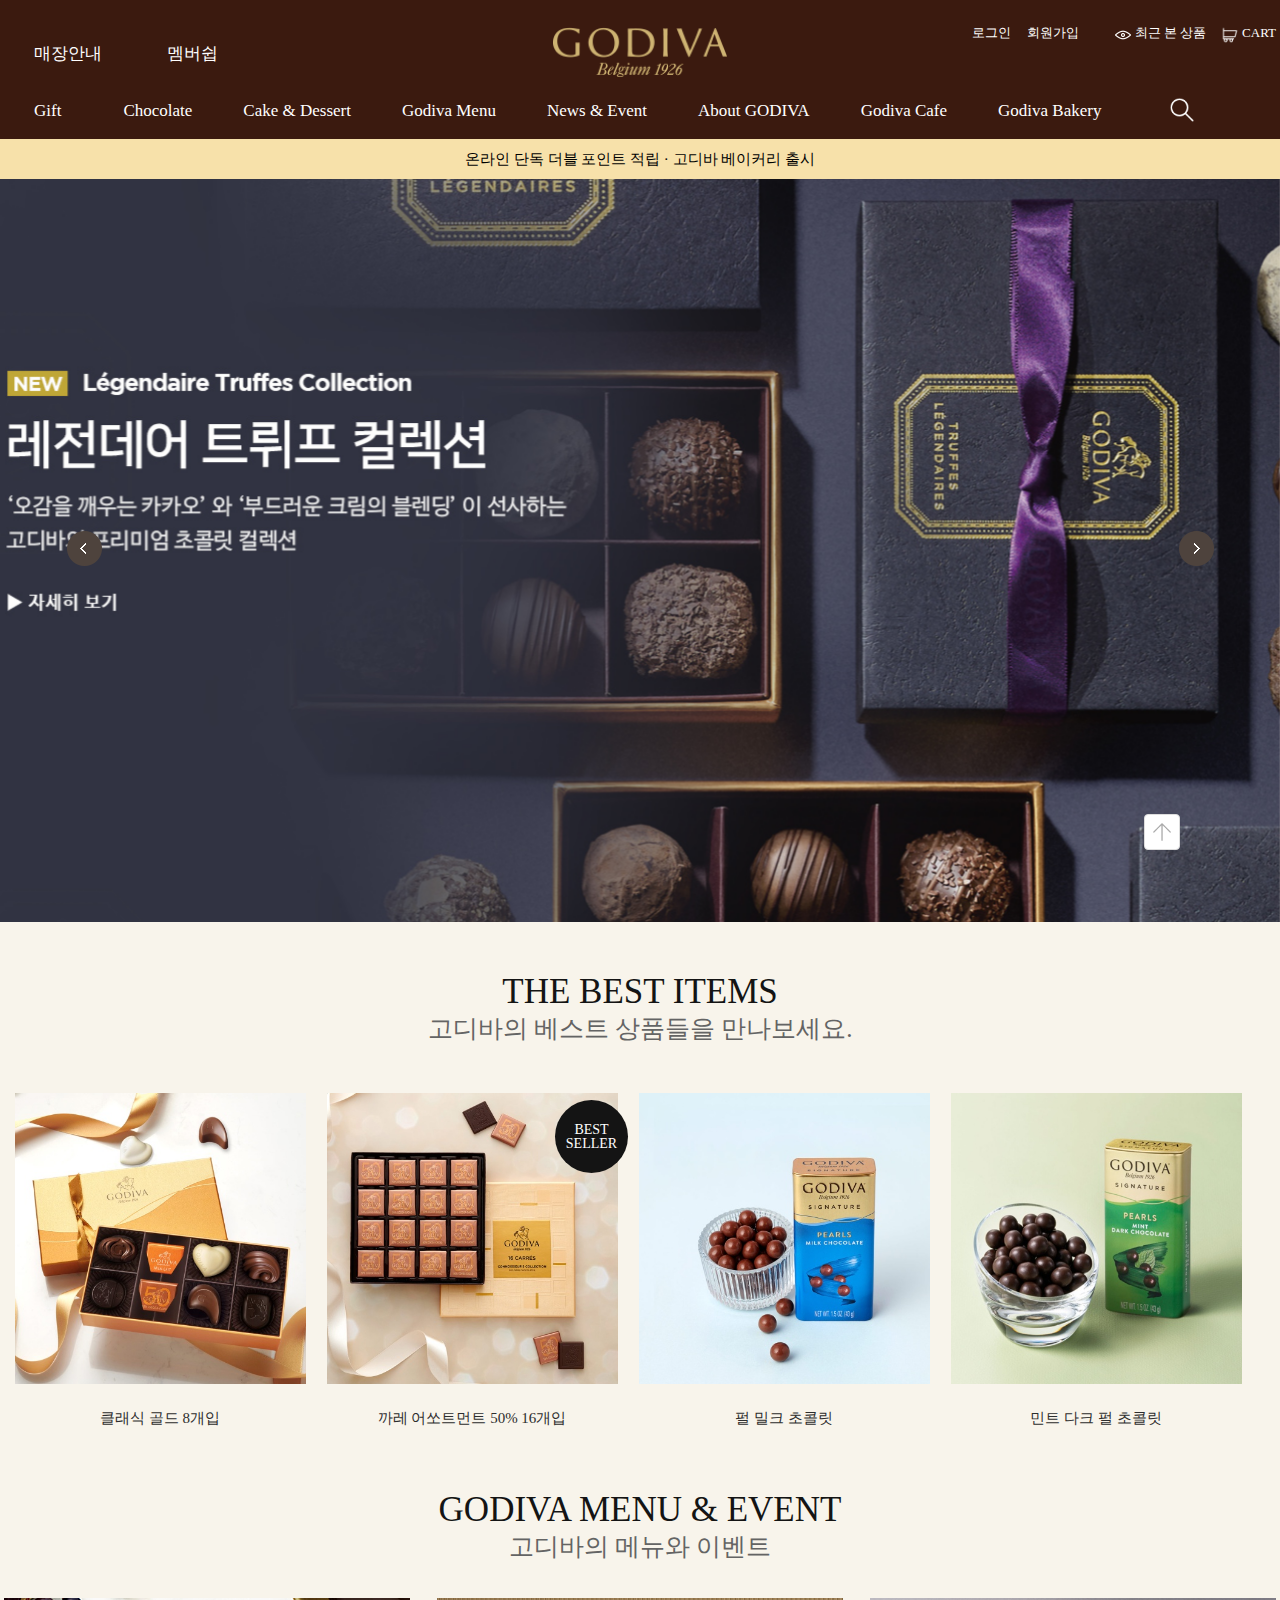
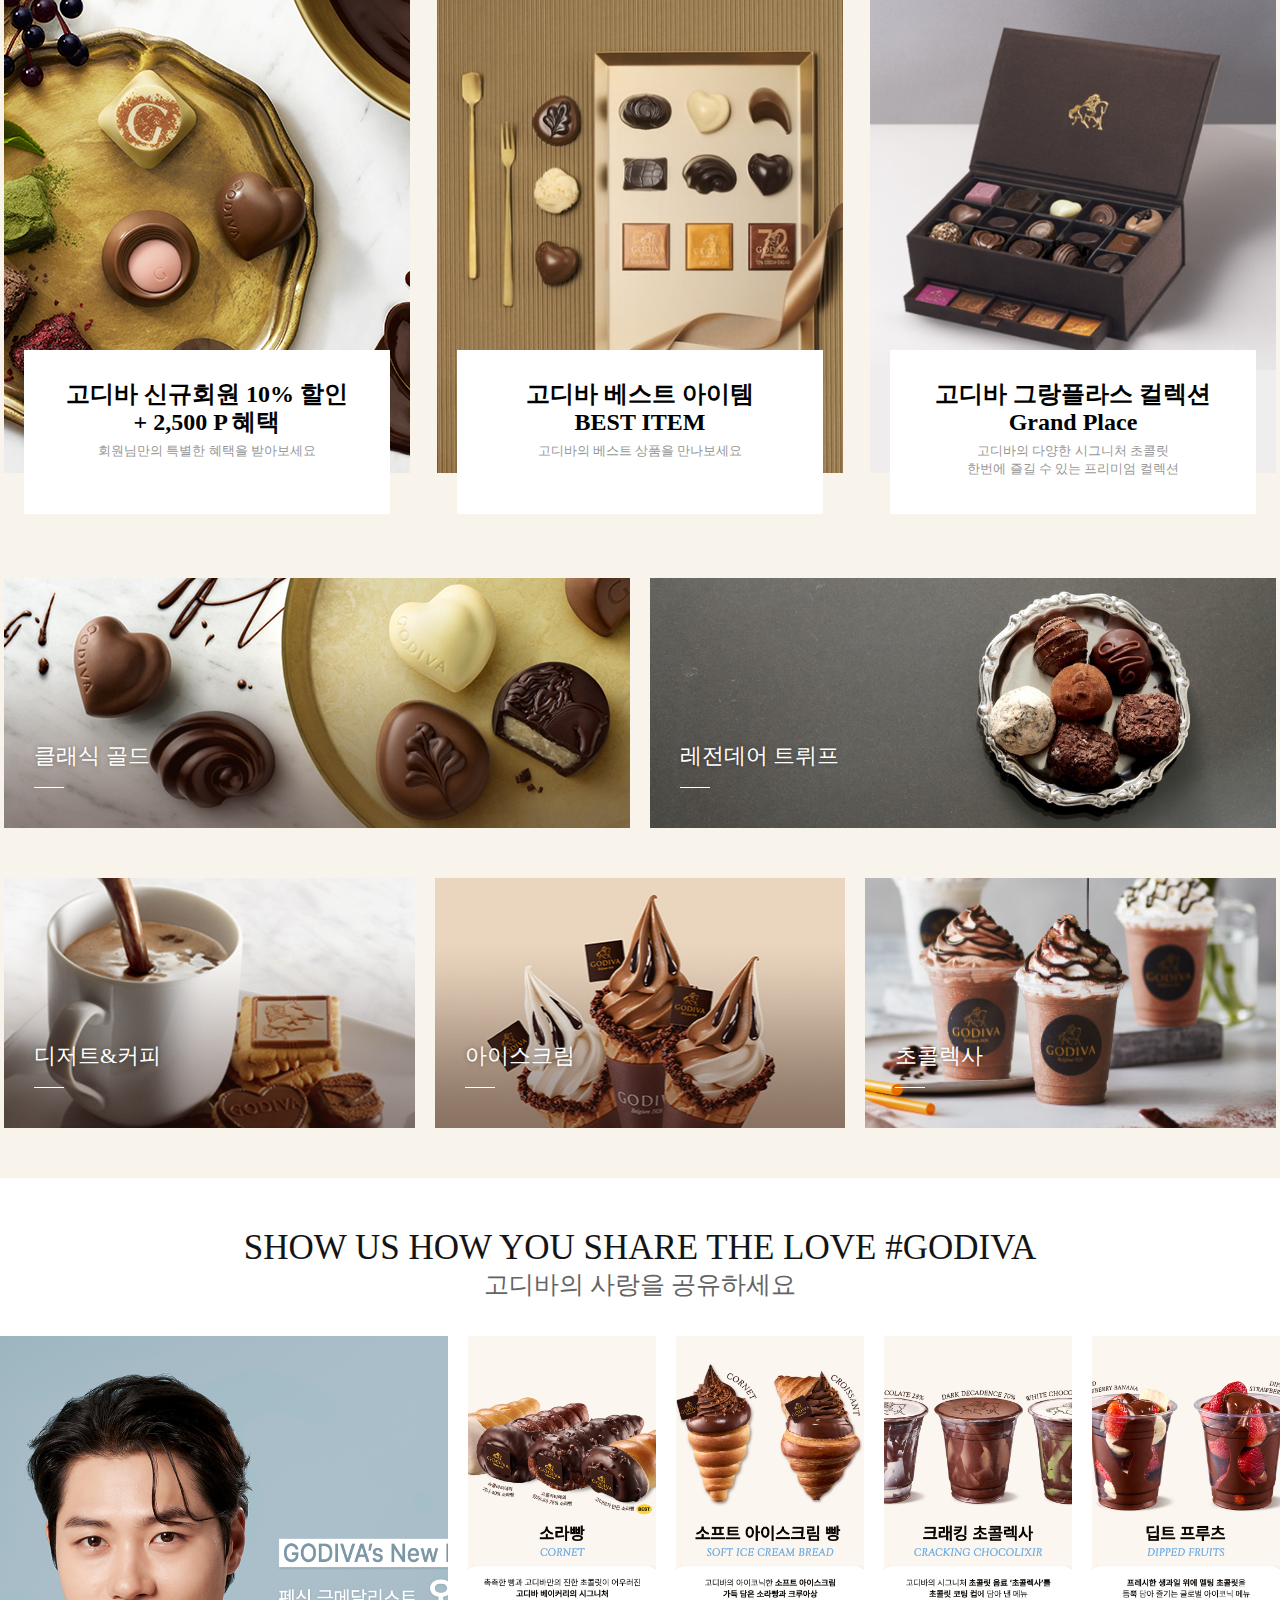
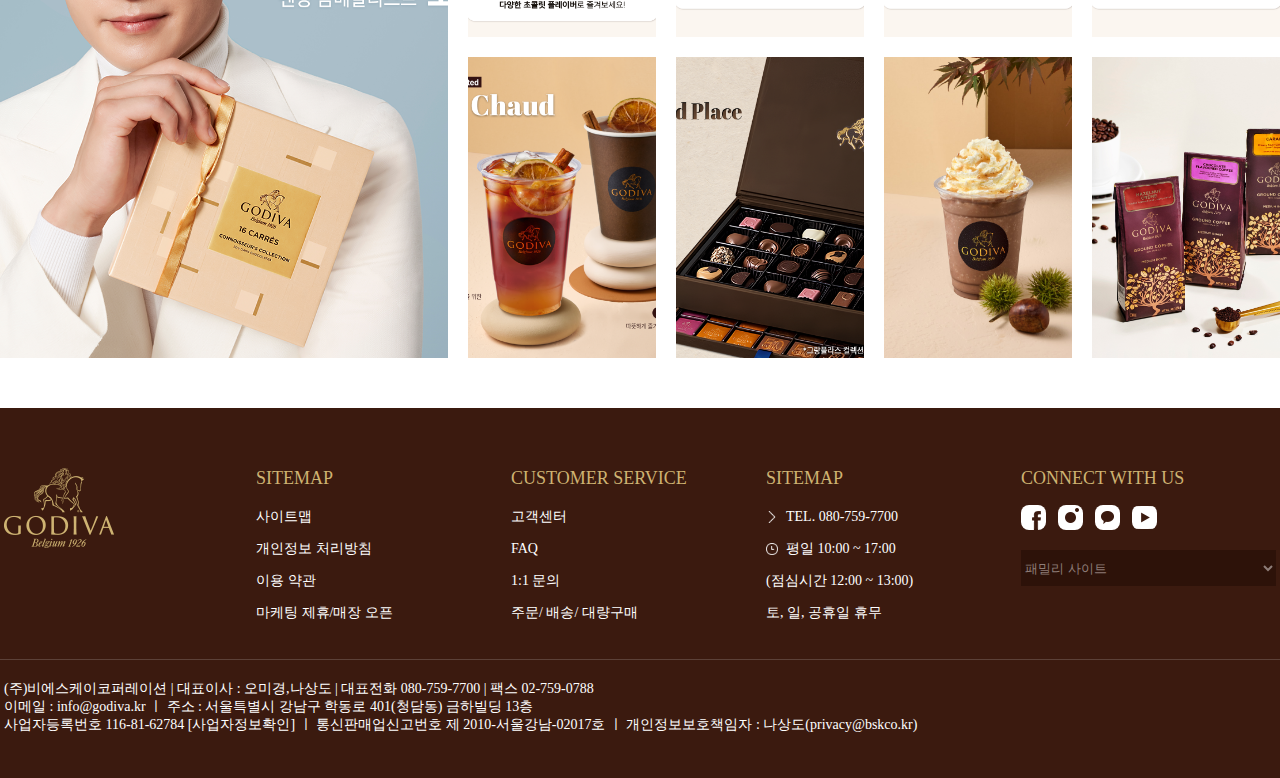
==== commit cca8839c: "swiper 플러그인 연결, 파비콘 추가" ====
--- a/index.html
+++ b/index.html
@@ -1,470 +1,474 @@
 <!DOCTYPE html>
 <html lang="ko">
-  <head>
-    <meta charset="UTF-8" />
-    <meta name="viewport" content="width=device-width, initial-scale=1.0" />
-    <title>고디바</title>
-    <link rel="stylesheet" href="reset.css" />
-    <link rel="stylesheet" href="main.css" />
-    <script src="main.js"></script>
-  </head>
-  <body>
+
+<head>
+  <meta charset="UTF-8" />
+  <meta name="viewport" content="width=device-width, initial-scale=1.0" />
+  <title>고디바</title>
+  <link rel="icon" href="image/godiva.ico" type="image/x-icon">
+
+  <link rel="stylesheet" href="reset.css" />
+  <link rel="stylesheet" href="main.css" />
+  <link rel="stylesheet" href="https://cdn.jsdelivr.net/npm/swiper@11/swiper-bundle.min.css" />
+  <script src="https://cdn.jsdelivr.net/npm/swiper@11/swiper-bundle.min.js"></script>
+  <script src="main.js" defer></script>
+</head>
+
+<body>
   <button id="top_btn" aria-label="맨 위로 이동">
-  <a href="#"></a>
+    <a href="#"></a>
   </button>
-    <header>
-      <nav id="header_top" class="container" aria-label="유틸리티 메뉴">
-        <ul id="header_top_left">
-          <li><a href="#">매장안내</a></li>
-          <li><a href="#">멤버쉽</a></li>
+  <header>
+    <nav id="header_top" class="container" aria-label="유틸리티 메뉴">
+      <ul id="header_top_left">
+        <li><a href="#">매장안내</a></li>
+        <li><a href="#">멤버쉽</a></li>
+      </ul>
+      <h1 class="logo"><a href="#">고디바 GODIVA</a></h1>
+      <div id="header_top_right">
+        <ul id="login_menu">
+          <li><a href="#">로그인</a></li>
+          <li><a href="#">회원가입</a></li>
         </ul>
-        <h1 class="logo"><a href="#">고디바 GODIVA</a></h1>
-        <div id="header_top_right">
-          <ul id="login_menu">
-            <li><a href="#">로그인</a></li>
-            <li><a href="#">회원가입</a></li>
-          </ul>
-          <ul id="cart_menu">
-            <li><a href="#">최근 본 상품</a></li>
-            <li><a href="#">CART</a></li>
-          </ul>
-        </div>
-      </nav>
-      <nav id="category" class="container" aria-label="메인 카테고리">
-        <ul>
-          <li>
-            <a href="sub.html">Gift</a>
-            <div class="sub_menu">
-              <ul>
-                <li><a href="sub.html">베스트 셀러</a></li>
-                <li><a href="sub.html">1~2만원 대 선물</a></li>
-                <li><a href="sub.html">3~4만원 대 선물</a></li>
-                <li><a href="sub.html">5만원 이상</a></li>
-              </ul>
-            </div>
-          </li>
-          <li>
-            <a href="sub.html">Chocolate</a>
-            <div class="sub_menu">
-              <ul>
-                <li><a href="sub.html">전체 상품</a></li>
-                <li><a href="sub.html">시즌 한정</a></li>
-                <li><a href="sub.html">바</a></li>
-                <li><a href="sub.html">클래식 골드</a></li>
-                <li><a href="sub.html">레전데어 트뤼프</a></li>
-                <li><a href="sub.html">펄</a></li>
-                <li><a href="sub.html">골드 디스커버리</a></li>
-                <li><a href="sub.html">까레 어쏘트먼트</a></li>
-                <li><a href="sub.html">프레첼</a></li>
-                <li><a href="sub.html">하트 오브 골드</a></li>
-                <li><a href="sub.html">지큐브</a></li>
-                <li><a href="sub.html">비스킷</a></li>
-                <li><a href="sub.html">그랑 플라스</a></li>
-              </ul>
-            </div>
-          </li>
-          <li>
-            <a href="sub.html">Cake & Dessert</a>
-            <div class="sub_menu">
-              <ul>
-                <li><a href="sub.html">케이크</a></li>
-                <li><a href="sub.html">브라우니 & 마카롱</a></li>
-                <li><a href="sub.html">그라운드 커피</a></li>
-              </ul>
-            </div>
-          </li>
-          <li>
-            <a href="sub.html">Godiva Menu</a>
-            <div class="sub_menu">
-              <ul>
-                <li><a href="sub.html">초콜렉사</a></li>
-                <li><a href="sub.html">소프트 아이스크림</a></li>
-                <li><a href="sub.html">커피 & 음료</a></li>
-                <li><a href="sub.html">디저트</a></li>
-              </ul>
-            </div>
-          </li>
-          <li>
-            <a href="sub.html">News & Event</a>
-            <div class="sub_menu">
-              <ul>
-                <li><a href="sub.html">공지사항</a></li>
-                <li><a href="sub.html">미디어</a></li>
-                <li><a href="sub.html">이벤트</a></li>
-              </ul>
-            </div>
-          </li>
-          <li>
-            <a href="sub.html">About GODIVA</a>
-            <div class="sub_menu">
-              <ul>
-                <li><a href="sub.html">GODIVA 역사</a></li>
-                <li><a href="sub.html">GODIVA 기원</a></li>
-                <li><a href="sub.html">GODIVA 초콜릿</a></li>
-                <li><a href="sub.html">GODIVA 쉐프</a></li>
-                <li><a href="sub.html">GODIVA 책임</a></li>
-                <li><a href="sub.html">GODIVA 매장</a></li>
-                <li><a href="sub.html">멤버쉽 소개</a></li>
-              </ul>
-            </div>
-          </li>
-          <li>
-            <a href="sub.html">Godiva Cafe</a>
-            <div class="sub_menu" id="sub_menu_cafe">
-              <ul>
-                <li><a href="sub.html">고디바 카페 스토리</a></li>
-                <li><a href="sub.html">카페</a></li>
-                <li><a href="sub.html">디저트 코스바</a></li>
-                <li>
-                  <a href="sub.html">
-                    <img
-                      src="image/sub_menu.jpg"
-                      alt="박준우의 초콜릿 익스피리언스 코스"
-                    />
-                  </a>
-                </li>
-              </ul>
-            </div>
-          </li>
-          <li>
-            <a href="sub.html">Godiva Bakery</a>
-            <div class="sub_menu">
-              <ul>
-                <li><a href="sub.html">GODIVA BAKERY</a></li>
-                <li><a href="sub.html">베이커리</a></li>
-                <li><a href="sub.html">소프트 아이스크림 빵</a></li>
-                <li><a href="sub.html">딥트 프루츠 & 음료</a></li>
-              </ul>
-            </div>
-          </li>
-          <li id="search_menu"><a href="sub.html"></a></li>
-        </ul>
-      </nav>
-      <div id="header_bottom">
-        <p>
-          <a href="#">온라인 단독 더블 포인트 적립</a> ·
-          <a href="#">고디바 베이커리 출시</a>
-        </p>
-      </div>
-    </header>
-    <main>
-      <div id="slider">
-        <ul>
-          <li><a href="#">레전데어 트뤼프 컬렉션</a></li>
-          <li><a href="#">일상 속 진한 달콤함, 고디바 베이커리</a></li>
-          <li><a href="#">고디바 그랑플라스 컬렉션</a></li>
-          <li><a href="#">솔티 카라멜 초콜릿 케이크</a></li>
-        </ul>
-        <div id="slider_btn">
-          <span></span>
-          <span></span>
-        </div>
-      </div>
-      <div id="con1" class="container">
-        <h1 class="con_title">THE BEST ITEMS</h1>
-        <h2 class="con_subtitle">고디바의 베스트 상품들을 만나보세요.</h2>
-        <div id="con1_wrap">
-          <div class="con1_box">
-            <div class="con1_img"><a href="#"></a></div>
-            <p><a href="#">클래식 골드 8개입</a></p>
-            <div class="con1_btn">
-              <span><a href="#"></a></span>
-              <span><a href="#"></a></span>
-            </div>
-          </div>
-          <div class="con1_box">
-            <div class="con1_img"><a href="#"></a></div>
-            <p><a href="#">까레 어쏘트먼트 50% 16개입</a></p>
-            <div class="con1_btn">
-              <span><a href="#"></a></span>
-              <span><a href="#"></a></span>
-            </div>
-            <span class="item_label">BEST<br />SELLER</span>
-          </div>
-          <div class="con1_box">
-            <div class="con1_img"><a href="#"></a></div>
-            <p><a href="#">펄 밀크 초콜릿</a></p>
-            <div class="con1_btn">
-              <span><a href="#"></a></span>
-              <span><a href="#"></a></span>
-            </div>
-          </div>
-          <div class="con1_box">
-            <div class="con1_img"><a href="#"></a></div>
-            <p><a href="#">민트 다크 펄 초콜릿</a></p>
-            <div class="con1_btn">
-              <span><a href="#"></a></span>
-              <span><a href="#"></a></span>
-            </div>
-          </div>
-        </div>
-      </div>
-      <div id="con2" class="container">
-        <h1 class="con_title">GODIVA MENU & EVENT</h1>
-        <h2 class="con_subtitle">고디바의 메뉴와 이벤트</h2>
-        <div id="con2_wrap">
-          <div class="con2_box">
-            <div class="con2_img"></div>
-            <div class="con2_text">
-              <h3>고디바 신규회원 10% 할인<br />+ 2,500 P 혜택</h3>
-              <p>회원님만의 특별한 혜택을 받아보세요</p>
-            </div>
-          </div>
-          <div class="con2_box">
-            <div class="con2_img"></div>
-            <div class="con2_text">
-              <h3>고디바 베스트 아이템<br />BEST ITEM</h3>
-              <p>고디바의 베스트 상품을 만나보세요</p>
-            </div>
-          </div>
-          <div class="con2_box">
-            <div class="con2_img"></div>
-            <div class="con2_text">
-              <h3>
-                고디바 그랑플라스 컬렉션<br />
-                Grand Place
-              </h3>
-              <p>
-                고디바의 다양한 시그니처 초콜릿<br />
-                한번에 즐길 수 있는 프리미엄 컬렉션
-              </p>
-            </div>
-          </div>
-        </div>
-      </div>
-      <div id="con3" class="container">
-        <ul id="con3_wrap">
-          <li class="con3_img">
-            <a href="#">
-              <div class="con3_title">
-                <h3>클래식 골드</h3>
-                <span></span>
-                <p>화려한 디자인과 다양한 맛의 고디바 시그니처 컬렉션</p>
-              </div>
-            </a>
-          </li>
-          <li class="con3_img">
-            <a href="#">
-              <div class="con3_title">
-                <h3>레전데어 트뤼프</h3>
-                <span></span>
-                <p>한 입 크기의 고급스러운 초콜릿</p>
-              </div>
-            </a>
-          </li>
-          <li class="con3_img">
-            <a href="#">
-              <div class="con3_title">
-                <h3>디저트&커피</h3>
-                <span></span>
-                <p>고디바 프리미엄 디저트와 스페셜티 원두 로스팅 커피</p>
-              </div>
-            </a>
-          </li>
-          <li class="con3_img">
-            <a href="#">
-              <div class="con3_title">
-                <h3>아이스크림</h3>
-                <span></span>
-                <p>부드러운 텍스처의 깊고 진한 아이스크림</p>
-              </div>
-            </a>
-          </li>
-          <li class="con3_img">
-            <a href="#">
-              <div class="con3_title">
-                <h3>초콜렉사</h3>
-                <span></span>
-                <p>초콜릿을 직접 갈아만든 고디바 리얼 초콜릿 음료</p>
-              </div>
-            </a>
-          </li>
+        <ul id="cart_menu">
+          <li><a href="#">최근 본 상품</a></li>
+          <li><a href="#">CART</a></li>
         </ul>
       </div>
-      <div id="con4">
-        <h1 class="con_title">SHOW US HOW YOU SHARE THE LOVE #GODIVA</h1>
-        <h2 class="con_subtitle">고디바의 사랑을 공유하세요</h2>
-        <div id="con4_wrap">
-          <div id="con4_right">
-            <a href="#">
-              <div class="con4_text con4_big_text">
-                <p><span></span>20241015</p>
-                <p>
-                  #godiva #chocolate #고디바 #초콜릿 #goldmomentwithgodiva
-                  #골든모먼트 #오상욱 #까레어쏘트먼트 #수능 #수능초콜릿
-                  #오늘은고디바​
-                </p>
-              </div>
-            </a>
-          </div>
-          <div id="con4_left">
-            <ul id="con4_left_top">
-              <li class="con4_img">
-                <a href="#">
-                  <div class="con4_text con4_small_text">
-                    <p><span></span>20240806</p>
-                    <p>
-                      #godiva #chocolate #고디바 #초콜릿 #오늘은고디바
-                      #고디바베이커리 #YourDailyBakery #고디빵 #초콜릿빵 #소라빵
-                      #고디바빵
-                    </p>
-                  </div>
+    </nav>
+    <nav id="category" class="container" aria-label="메인 카테고리">
+      <ul>
+        <li>
+          <a href="sub.html">Gift</a>
+          <div class="sub_menu">
+            <ul>
+              <li><a href="sub.html">베스트 셀러</a></li>
+              <li><a href="sub.html">1~2만원 대 선물</a></li>
+              <li><a href="sub.html">3~4만원 대 선물</a></li>
+              <li><a href="sub.html">5만원 이상</a></li>
+            </ul>
+          </div>
+        </li>
+        <li>
+          <a href="sub.html">Chocolate</a>
+          <div class="sub_menu">
+            <ul>
+              <li><a href="sub.html">전체 상품</a></li>
+              <li><a href="sub.html">시즌 한정</a></li>
+              <li><a href="sub.html">바</a></li>
+              <li><a href="sub.html">클래식 골드</a></li>
+              <li><a href="sub.html">레전데어 트뤼프</a></li>
+              <li><a href="sub.html">펄</a></li>
+              <li><a href="sub.html">골드 디스커버리</a></li>
+              <li><a href="sub.html">까레 어쏘트먼트</a></li>
+              <li><a href="sub.html">프레첼</a></li>
+              <li><a href="sub.html">하트 오브 골드</a></li>
+              <li><a href="sub.html">지큐브</a></li>
+              <li><a href="sub.html">비스킷</a></li>
+              <li><a href="sub.html">그랑 플라스</a></li>
+            </ul>
+          </div>
+        </li>
+        <li>
+          <a href="sub.html">Cake & Dessert</a>
+          <div class="sub_menu">
+            <ul>
+              <li><a href="sub.html">케이크</a></li>
+              <li><a href="sub.html">브라우니 & 마카롱</a></li>
+              <li><a href="sub.html">그라운드 커피</a></li>
+            </ul>
+          </div>
+        </li>
+        <li>
+          <a href="sub.html">Godiva Menu</a>
+          <div class="sub_menu">
+            <ul>
+              <li><a href="sub.html">초콜렉사</a></li>
+              <li><a href="sub.html">소프트 아이스크림</a></li>
+              <li><a href="sub.html">커피 & 음료</a></li>
+              <li><a href="sub.html">디저트</a></li>
+            </ul>
+          </div>
+        </li>
+        <li>
+          <a href="sub.html">News & Event</a>
+          <div class="sub_menu">
+            <ul>
+              <li><a href="sub.html">공지사항</a></li>
+              <li><a href="sub.html">미디어</a></li>
+              <li><a href="sub.html">이벤트</a></li>
+            </ul>
+          </div>
+        </li>
+        <li>
+          <a href="sub.html">About GODIVA</a>
+          <div class="sub_menu">
+            <ul>
+              <li><a href="sub.html">GODIVA 역사</a></li>
+              <li><a href="sub.html">GODIVA 기원</a></li>
+              <li><a href="sub.html">GODIVA 초콜릿</a></li>
+              <li><a href="sub.html">GODIVA 쉐프</a></li>
+              <li><a href="sub.html">GODIVA 책임</a></li>
+              <li><a href="sub.html">GODIVA 매장</a></li>
+              <li><a href="sub.html">멤버쉽 소개</a></li>
+            </ul>
+          </div>
+        </li>
+        <li>
+          <a href="sub.html">Godiva Cafe</a>
+          <div class="sub_menu" id="sub_menu_cafe">
+            <ul>
+              <li><a href="sub.html">고디바 카페 스토리</a></li>
+              <li><a href="sub.html">카페</a></li>
+              <li><a href="sub.html">디저트 코스바</a></li>
+              <li>
+                <a href="sub.html">
+                  <img src="image/sub_menu.jpg" alt="박준우의 초콜릿 익스피리언스 코스" />
                 </a>
               </li>
-              <li class="con4_img">
-                <a href="#">
-                  <div class="con4_text con4_small_text">
-                    <p><span></span>20240806</p>
-                    <p>
-                      #godiva #chocolate #고디바 #초콜릿 #오늘은고디바
-                      #고디바베이커리 #YourDailyBakery #고디빵 #초콜릿빵 #소라빵
-                      #고디바빵
-                    </p>
-                  </div>
-                </a>
-              </li>
-              <li class="con4_img">
-                <a href="#">
-                  <div class="con4_text con4_small_text">
-                    <p><span></span>20240806</p>
-                    <p>
-                      #godiva #chocolate #고디바 #초콜릿 #오늘은고디바
-                      #고디바베이커리 #YourDailyBakery #고디빵 #초콜릿빵 #소라빵
-                      #고디바빵
-                    </p>
-                  </div>
-                </a>
-              </li>
-              <li class="con4_img">
-                <a href="#">
-                  <div class="con4_text con4_small_text">
-                    <p><span></span>20240806</p>
-                    <p>
-                      #godiva #chocolate #고디바 #초콜릿 #오늘은고디바
-                      #고디바베이커리 #YourDailyBakery #고디빵 #초콜릿빵 #소라빵
-                      #고디바빵
-                    </p>
-                  </div>
-                </a>
-              </li>
-            </ul>
-            <ul id="con4_left_bottom">
-              <li class="con4_img">
-                <a href="#">
-                  <div class="con4_text con4_small_text">
-                    <p><span></span>20240829</p>
-                    <p>
-                      #godiva #chocolate #고디바 #초콜릿 #뱅쇼 #가을에어울리는
-                      #오늘은고디바​
-                    </p>
-                  </div>
-                </a>
-              </li>
-              <li class="con4_img">
-                <a href="#">
-                  <div class="con4_text con4_small_text">
-                    <p><span></span>20240829</p>
-                    <p>
-                      #godiva #chocolate #고디바 #초콜릿 #품격있는 #오늘은고디바
-                      #그랑플라스​s
-                    </p>
-                  </div>
-                </a>
-              </li>
-              <li class="con4_img">
-                <a href="#">
-                  <div class="con4_text con4_small_text">
-                    <p><span></span>20240829</p>
-                    <p>
-                      #godiva #고디바 #가을 #시즌한정 #오늘은고디바
-                      #마롱초콜릿초콜렉사
-                    </p>
-                  </div>
-                </a>
-              </li>
-              <li class="con4_img">
-                <a href="#">
-                  <div class="con4_text con4_small_text">
-                    <p><span></span>20240829</p>
-                    <p>
-                      #godiva #chocolate #고디바 #초콜릿 #집에서도즐기는
-                      #오늘은고디바 #고디바커피 #그라운드커피
-                    </p>
-                  </div>
-                </a>
-              </li>
-            </ul>
-          </div>
-        </div>
+            </ul>
+          </div>
+        </li>
+        <li>
+          <a href="sub.html">Godiva Bakery</a>
+          <div class="sub_menu">
+            <ul>
+              <li><a href="sub.html">GODIVA BAKERY</a></li>
+              <li><a href="sub.html">베이커리</a></li>
+              <li><a href="sub.html">소프트 아이스크림 빵</a></li>
+              <li><a href="sub.html">딥트 프루츠 & 음료</a></li>
+            </ul>
+          </div>
+        </li>
+        <li id="search_menu"><a href="sub.html"></a></li>
+      </ul>
+    </nav>
+    <div id="header_bottom">
+      <p>
+        <a href="#">온라인 단독 더블 포인트 적립</a> ·
+        <a href="#">고디바 베이커리 출시</a>
+      </p>
+    </div>
+  </header>
+  <main>
+    <div id="slider" class="swiper">
+      <ul class="swiper-wrapper">
+        <li class="swiper-slide"><a href="#"><img src="image/slider1.png" alt="레전데어 트뤼프 컬렉션"></a></li>
+        <li class="swiper-slide"><a href="#"><img src="image/slider2.jpg" alt="일상 속 진한 달콤함, 고디바 베이커리"></a></li>
+        <li class="swiper-slide"><a href="#"><img src="image/slider3.jpg" alt="고디바 그랑플라스 컬렉션"></a></li>
+        <li class="swiper-slide"><a href="#"><img src="image/slider4.jpg" alt="솔티 카라멜 초콜릿 케이크"></a></li>
+      </ul>
+      <div id="slider_btn">
+        <span class="button-prev"></span>
+        <span class="button-next"></span>
       </div>
-      <footer>
-        <div id="footer_top" class="container">
-          <h1 class="footer_logo">고디바 GODIVA</h1>
-          <ul>
-            <li>
-              SITEMAP
-              <ul class="footer_sub">
-                <li><a href="#">사이트맵</a></li>
-                <li><a href="#">개인정보 처리방침</a></li>
-                <li><a href="#">이용 약관</a></li>
-                <li><a href="#">마케팅 제휴/매장 오픈</a></li>
-              </ul>
-            </li>
-            <li>
-              CUSTOMER SERVICE
-              <ul class="footer_sub">
-                <li><a href="#">고객센터</a></li>
-                <li><a href="#">FAQ</a></li>
-                <li><a href="#">1:1 문의</a></li>
-                <li><a href="#">주문/ 배송/ 대량구매</a></li>
-              </ul>
-            </li>
-            <li>
-              SITEMAP
-              <ul class="footer_sub footer_time">
-                <li><span></span>TEL. 080-759-7700</li>
-                <li><span></span>평일 10:00 ~ 17:00</li>
-                <li>(점심시간 12:00 ~ 13:00)</li>
-                <li>토, 일, 공휴일 휴무</li>
-              </ul>
-            </li>
-            <li>
-              CONNECT WITH US
-              <ul id="footer_sns">
-                <li><a href="#">페이스북</a></li>
-                <li><a href="#">인스타그램</a></li>
-                <li><a href="#">카카오톡</a></li>
-                <li><a href="#">유튜브</a></li>
-              </ul>
-              <select name="family" id="footer_family">
-                <option value="option1">패밀리 사이트</option>
-                <option value="option2">더바디샵</option>
-                <option value="option3">홀랜드앤바렛</option>
-                <option value="option4">위타드 오브 첼시</option>
-                <option value="option5">피에르 마르콜리니</option>
-              </select>
-            </li>
-          </ul>
-        </div>
-        <span id="footer_line"></span>
-        <div id="footer_bottom" class="container">
-          <ul>
-            <li>
-              (주)비에스케이코퍼레이션 | 대표이사 : 오미경,나상도 | 대표전화
-              080-759-7700 | 팩스 02-759-0788
-            </li>
-            <li>
-              이메일 : info@godiva.kr ㅣ 주소 : 서울특별시 강남구 학동로
-              401(청담동) 금하빌딩 13층
-            </li>
-            <li>
-              사업자등록번호 116-81-62784 [사업자정보확인] ㅣ 통신판매업신고번호
-              제 2010-서울강남-02017호 ㅣ 개인정보보호책임자 :
-              나상도(privacy@bskco.kr)
-            </li>
-          </ul>
-        </div>
-      </footer>
-    </main>
-  </body>
-</html>
+    </div>
+    <section id="con1" class="container">
+      <h1 class="con_title">THE BEST ITEMS</h1>
+      <h2 class="con_subtitle">고디바의 베스트 상품들을 만나보세요.</h2>
+      <div id="con1_wrap">
+        <div class="con1_box">
+          <div class="con1_img"><a href="#"></a></div>
+          <p><a href="#">클래식 골드 8개입</a></p>
+          <div class="con1_btn">
+            <span><a href="#"></a></span>
+            <span><a href="#"></a></span>
+          </div>
+        </div>
+        <div class="con1_box">
+          <div class="con1_img"><a href="#"></a></div>
+          <p><a href="#">까레 어쏘트먼트 50% 16개입</a></p>
+          <div class="con1_btn">
+            <span><a href="#"></a></span>
+            <span><a href="#"></a></span>
+          </div>
+          <span class="item_label">BEST<br />SELLER</span>
+        </div>
+        <div class="con1_box">
+          <div class="con1_img"><a href="#"></a></div>
+          <p><a href="#">펄 밀크 초콜릿</a></p>
+          <div class="con1_btn">
+            <span><a href="#"></a></span>
+            <span><a href="#"></a></span>
+          </div>
+        </div>
+        <div class="con1_box">
+          <div class="con1_img"><a href="#"></a></div>
+          <p><a href="#">민트 다크 펄 초콜릿</a></p>
+          <div class="con1_btn">
+            <span><a href="#"></a></span>
+            <span><a href="#"></a></span>
+          </div>
+        </div>
+      </div>
+    </section>
+    <section id="con2" class="container">
+      <h1 class="con_title">GODIVA MENU & EVENT</h1>
+      <h2 class="con_subtitle">고디바의 메뉴와 이벤트</h2>
+      <div id="con2_wrap">
+        <div class="con2_box">
+          <div class="con2_img"></div>
+          <div class="con2_text">
+            <h3>고디바 신규회원 10% 할인<br />+ 2,500 P 혜택</h3>
+            <p>회원님만의 특별한 혜택을 받아보세요</p>
+          </div>
+        </div>
+        <div class="con2_box">
+          <div class="con2_img"></div>
+          <div class="con2_text">
+            <h3>고디바 베스트 아이템<br />BEST ITEM</h3>
+            <p>고디바의 베스트 상품을 만나보세요</p>
+          </div>
+        </div>
+        <div class="con2_box">
+          <div class="con2_img"></div>
+          <div class="con2_text">
+            <h3>
+              고디바 그랑플라스 컬렉션<br />
+              Grand Place
+            </h3>
+            <p>
+              고디바의 다양한 시그니처 초콜릿<br />
+              한번에 즐길 수 있는 프리미엄 컬렉션
+            </p>
+          </div>
+        </div>
+      </div>
+    </section>
+    <section id="con3" class="container">
+      <ul id="con3_wrap">
+        <li class="con3_img">
+          <a href="#">
+            <div class="con3_title">
+              <h3>클래식 골드</h3>
+              <span></span>
+              <p>화려한 디자인과 다양한 맛의 고디바 시그니처 컬렉션</p>
+            </div>
+          </a>
+        </li>
+        <li class="con3_img">
+          <a href="#">
+            <div class="con3_title">
+              <h3>레전데어 트뤼프</h3>
+              <span></span>
+              <p>한 입 크기의 고급스러운 초콜릿</p>
+            </div>
+          </a>
+        </li>
+        <li class="con3_img">
+          <a href="#">
+            <div class="con3_title">
+              <h3>디저트&커피</h3>
+              <span></span>
+              <p>고디바 프리미엄 디저트와 스페셜티 원두 로스팅 커피</p>
+            </div>
+          </a>
+        </li>
+        <li class="con3_img">
+          <a href="#">
+            <div class="con3_title">
+              <h3>아이스크림</h3>
+              <span></span>
+              <p>부드러운 텍스처의 깊고 진한 아이스크림</p>
+            </div>
+          </a>
+        </li>
+        <li class="con3_img">
+          <a href="#">
+            <div class="con3_title">
+              <h3>초콜렉사</h3>
+              <span></span>
+              <p>초콜릿을 직접 갈아만든 고디바 리얼 초콜릿 음료</p>
+            </div>
+          </a>
+        </li>
+      </ul>
+    </section>
+    <section id="con4">
+      <h1 class="con_title">SHOW US HOW YOU SHARE THE LOVE #GODIVA</h1>
+      <h2 class="con_subtitle">고디바의 사랑을 공유하세요</h2>
+      <div id="con4_wrap">
+        <div id="con4_right">
+          <a href="#">
+            <div class="con4_text con4_big_text">
+              <p><span></span>20241015</p>
+              <p>
+                #godiva #chocolate #고디바 #초콜릿 #goldmomentwithgodiva
+                #골든모먼트 #오상욱 #까레어쏘트먼트 #수능 #수능초콜릿
+                #오늘은고디바​
+              </p>
+            </div>
+          </a>
+        </div>
+        <div id="con4_left">
+          <ul id="con4_left_top">
+            <li class="con4_img">
+              <a href="#">
+                <div class="con4_text con4_small_text">
+                  <p><span></span>20240806</p>
+                  <p>
+                    #godiva #chocolate #고디바 #초콜릿 #오늘은고디바
+                    #고디바베이커리 #YourDailyBakery #고디빵 #초콜릿빵 #소라빵
+                    #고디바빵
+                  </p>
+                </div>
+              </a>
+            </li>
+            <li class="con4_img">
+              <a href="#">
+                <div class="con4_text con4_small_text">
+                  <p><span></span>20240806</p>
+                  <p>
+                    #godiva #chocolate #고디바 #초콜릿 #오늘은고디바
+                    #고디바베이커리 #YourDailyBakery #고디빵 #초콜릿빵 #소라빵
+                    #고디바빵
+                  </p>
+                </div>
+              </a>
+            </li>
+            <li class="con4_img">
+              <a href="#">
+                <div class="con4_text con4_small_text">
+                  <p><span></span>20240806</p>
+                  <p>
+                    #godiva #chocolate #고디바 #초콜릿 #오늘은고디바
+                    #고디바베이커리 #YourDailyBakery #고디빵 #초콜릿빵 #소라빵
+                    #고디바빵
+                  </p>
+                </div>
+              </a>
+            </li>
+            <li class="con4_img">
+              <a href="#">
+                <div class="con4_text con4_small_text">
+                  <p><span></span>20240806</p>
+                  <p>
+                    #godiva #chocolate #고디바 #초콜릿 #오늘은고디바
+                    #고디바베이커리 #YourDailyBakery #고디빵 #초콜릿빵 #소라빵
+                    #고디바빵
+                  </p>
+                </div>
+              </a>
+            </li>
+          </ul>
+          <ul id="con4_left_bottom">
+            <li class="con4_img">
+              <a href="#">
+                <div class="con4_text con4_small_text">
+                  <p><span></span>20240829</p>
+                  <p>
+                    #godiva #chocolate #고디바 #초콜릿 #뱅쇼 #가을에어울리는
+                    #오늘은고디바​
+                  </p>
+                </div>
+              </a>
+            </li>
+            <li class="con4_img">
+              <a href="#">
+                <div class="con4_text con4_small_text">
+                  <p><span></span>20240829</p>
+                  <p>
+                    #godiva #chocolate #고디바 #초콜릿 #품격있는 #오늘은고디바
+                    #그랑플라스​s
+                  </p>
+                </div>
+              </a>
+            </li>
+            <li class="con4_img">
+              <a href="#">
+                <div class="con4_text con4_small_text">
+                  <p><span></span>20240829</p>
+                  <p>
+                    #godiva #고디바 #가을 #시즌한정 #오늘은고디바
+                    #마롱초콜릿초콜렉사
+                  </p>
+                </div>
+              </a>
+            </li>
+            <li class="con4_img">
+              <a href="#">
+                <div class="con4_text con4_small_text">
+                  <p><span></span>20240829</p>
+                  <p>
+                    #godiva #chocolate #고디바 #초콜릿 #집에서도즐기는
+                    #오늘은고디바 #고디바커피 #그라운드커피
+                  </p>
+                </div>
+              </a>
+            </li>
+          </ul>
+        </div>
+      </div>
+    </section>
+  </main>
+  <footer>
+    <div id="footer_top" class="container">
+      <h1 class="footer_logo">고디바 GODIVA</h1>
+      <ul>
+        <li>
+          SITEMAP
+          <ul class="footer_sub">
+            <li><a href="#">사이트맵</a></li>
+            <li><a href="#">개인정보 처리방침</a></li>
+            <li><a href="#">이용 약관</a></li>
+            <li><a href="#">마케팅 제휴/매장 오픈</a></li>
+          </ul>
+        </li>
+        <li>
+          CUSTOMER SERVICE
+          <ul class="footer_sub">
+            <li><a href="#">고객센터</a></li>
+            <li><a href="#">FAQ</a></li>
+            <li><a href="#">1:1 문의</a></li>
+            <li><a href="#">주문/ 배송/ 대량구매</a></li>
+          </ul>
+        </li>
+        <li>
+          SITEMAP
+          <ul class="footer_sub footer_time">
+            <li><span></span>TEL. 080-759-7700</li>
+            <li><span></span>평일 10:00 ~ 17:00</li>
+            <li>(점심시간 12:00 ~ 13:00)</li>
+            <li>토, 일, 공휴일 휴무</li>
+          </ul>
+        </li>
+        <li>
+          CONNECT WITH US
+          <ul id="footer_sns">
+            <li><a href="#">페이스북</a></li>
+            <li><a href="#">인스타그램</a></li>
+            <li><a href="#">카카오톡</a></li>
+            <li><a href="#">유튜브</a></li>
+          </ul>
+          <select name="family" id="footer_family">
+            <option value="option1">패밀리 사이트</option>
+            <option value="option2">더바디샵</option>
+            <option value="option3">홀랜드앤바렛</option>
+            <option value="option4">위타드 오브 첼시</option>
+            <option value="option5">피에르 마르콜리니</option>
+          </select>
+        </li>
+      </ul>
+    </div>
+    <span id="footer_line"></span>
+    <div id="footer_bottom" class="container">
+      <ul>
+        <li>
+          (주)비에스케이코퍼레이션 | 대표이사 : 오미경,나상도 | 대표전화
+          080-759-7700 | 팩스 02-759-0788
+        </li>
+        <li>
+          이메일 : info@godiva.kr ㅣ 주소 : 서울특별시 강남구 학동로
+          401(청담동) 금하빌딩 13층
+        </li>
+        <li>
+          사업자등록번호 116-81-62784 [사업자정보확인] ㅣ 통신판매업신고번호
+          제 2010-서울강남-02017호 ㅣ 개인정보보호책임자 :
+          나상도(privacy@bskco.kr)
+        </li>
+      </ul>
+    </div>
+  </footer>
+</body>
+
+</html>--- a/main.css
+++ b/main.css
@@ -18,50 +18,28 @@
   height: 100%;
   display: flex;
   justify-content: start;
-  animation: slider 12s infinite;
-}
-@keyframes slider {
-  0% {
-    transform: translateX(0%);
-  }
-  25% {
-    transform: translateX(-100vw);
-  }
-  50% {
-    transform: translateX(-200vw);
-  }
-  75% {
-    transform: translateX(-300vw);
-  }
-  100% {
-    transform: translateX(0vw);
-  }
 }
 main > #slider > ul > li {
-  width: 100vw;
+  width: 100%;
   height: 100%;
 }
 main > #slider > ul > li > a {
   display: flex;
+  justify-content: center;
   width: 100%;
   min-width: 1272px;
   height: 100%;
   background-repeat: no-repeat;
-  background-size: cover;
-  background-position: 50% 50%;
   color: #00000000;
 }
-main > #slider > ul > li:nth-child(1) > a {
-  background-image: url(image/slider1.png);
-}
-main > #slider > ul > li:nth-child(2) > a {
-  background-image: url(image/slider2.jpg);
-}
-main > #slider > ul > li:nth-child(3) > a {
-  background-image: url(image/slider3.jpg);
-}
-main > #slider > ul > li:nth-child(4) > a {
-  background-image: url(image/slider4.jpg);
+main > #slider > ul > li > a > img {
+  display: inline-block;
+  width: 100%;
+  max-width: 2560px;
+  /* 4k 모니터 대응 */
+  height: auto;
+  object-fit: cover;
+  object-position: 50% 50%;
 }
 
 /* main > #slider 슬라이더 버튼 적용 */
@@ -83,6 +61,7 @@
   cursor: pointer;
   background-repeat: no-repeat;
   background-position: 50% 50%;
+  z-index: 5;
 }
 main > #slider > #slider_btn > span:first-child {
   background-image: url(image/slider-pre.png);
@@ -432,6 +411,7 @@
 main > #con4 > #con4_wrap > #con4_right {
   width: 35%;
   height: 100%;
+  aspect-ratio: 1 / 1;
 }
 
 main > #con4 > #con4_wrap > #con4_right > a {
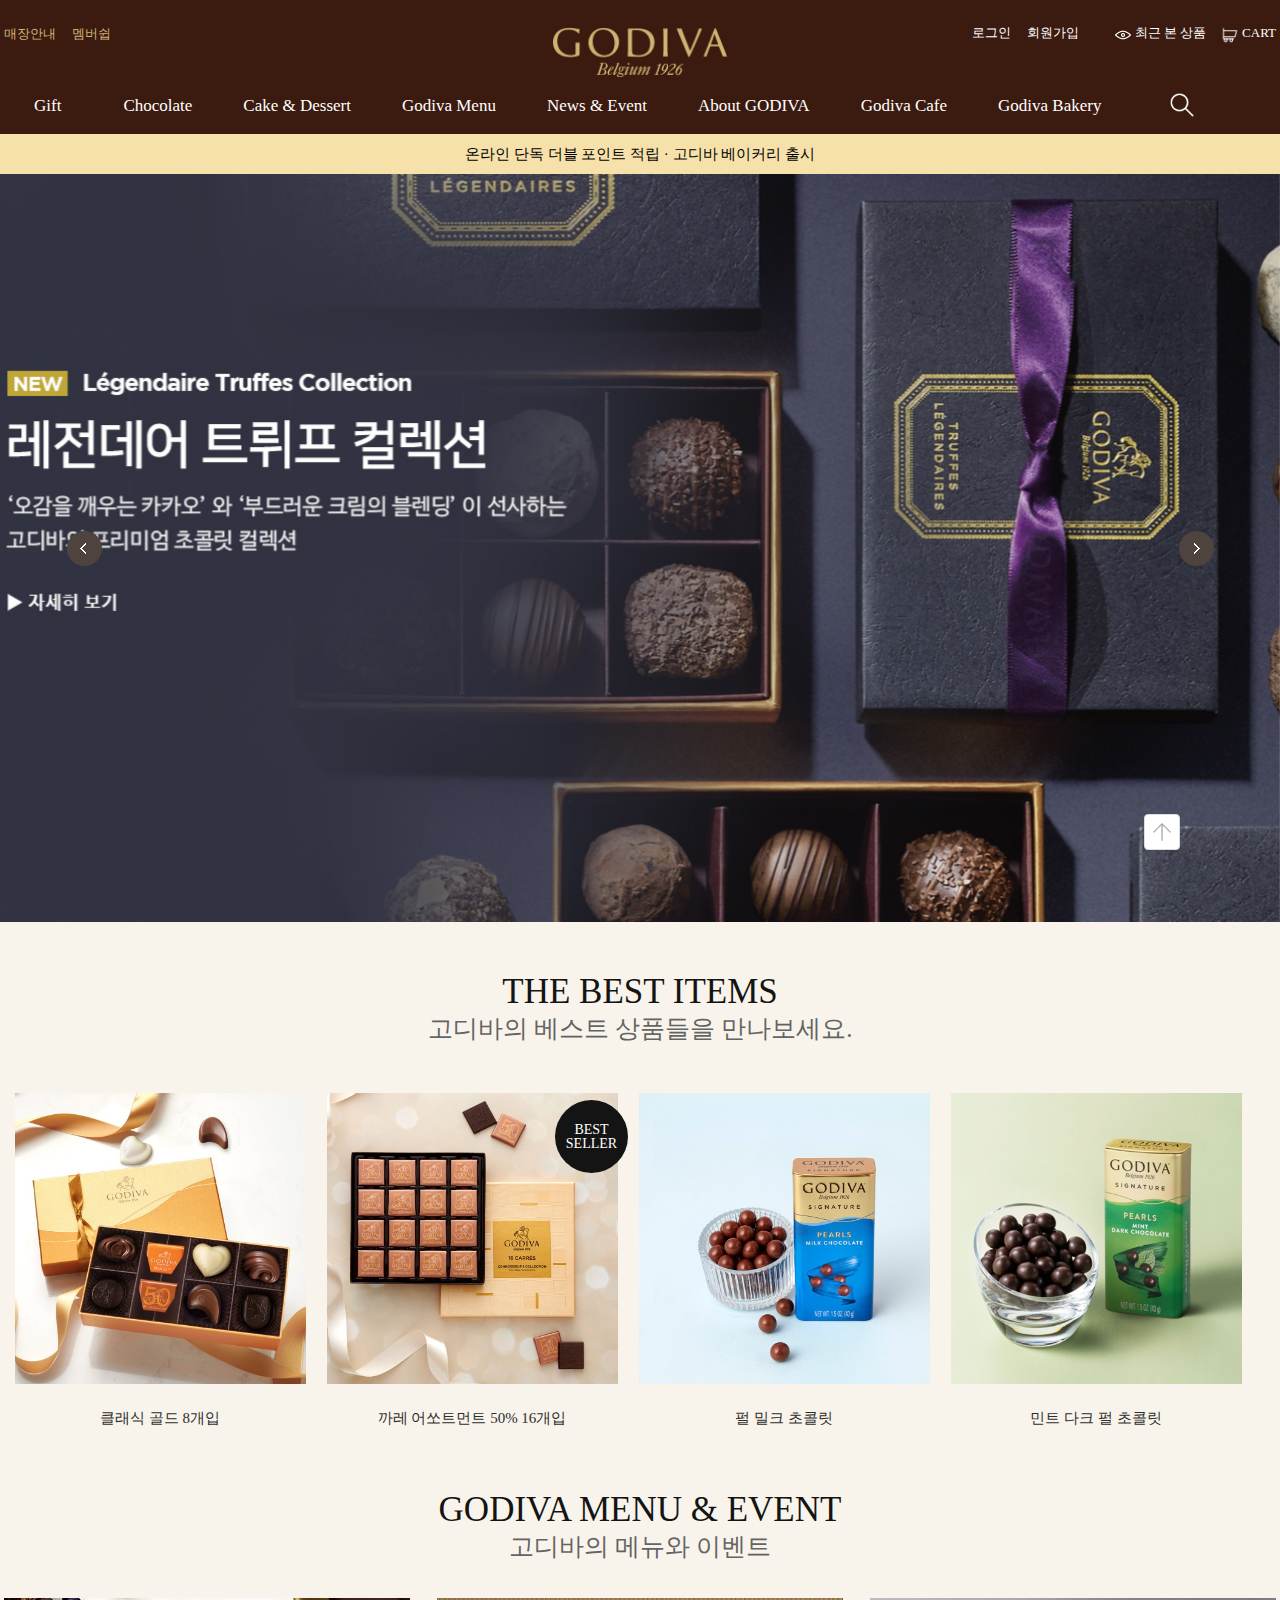
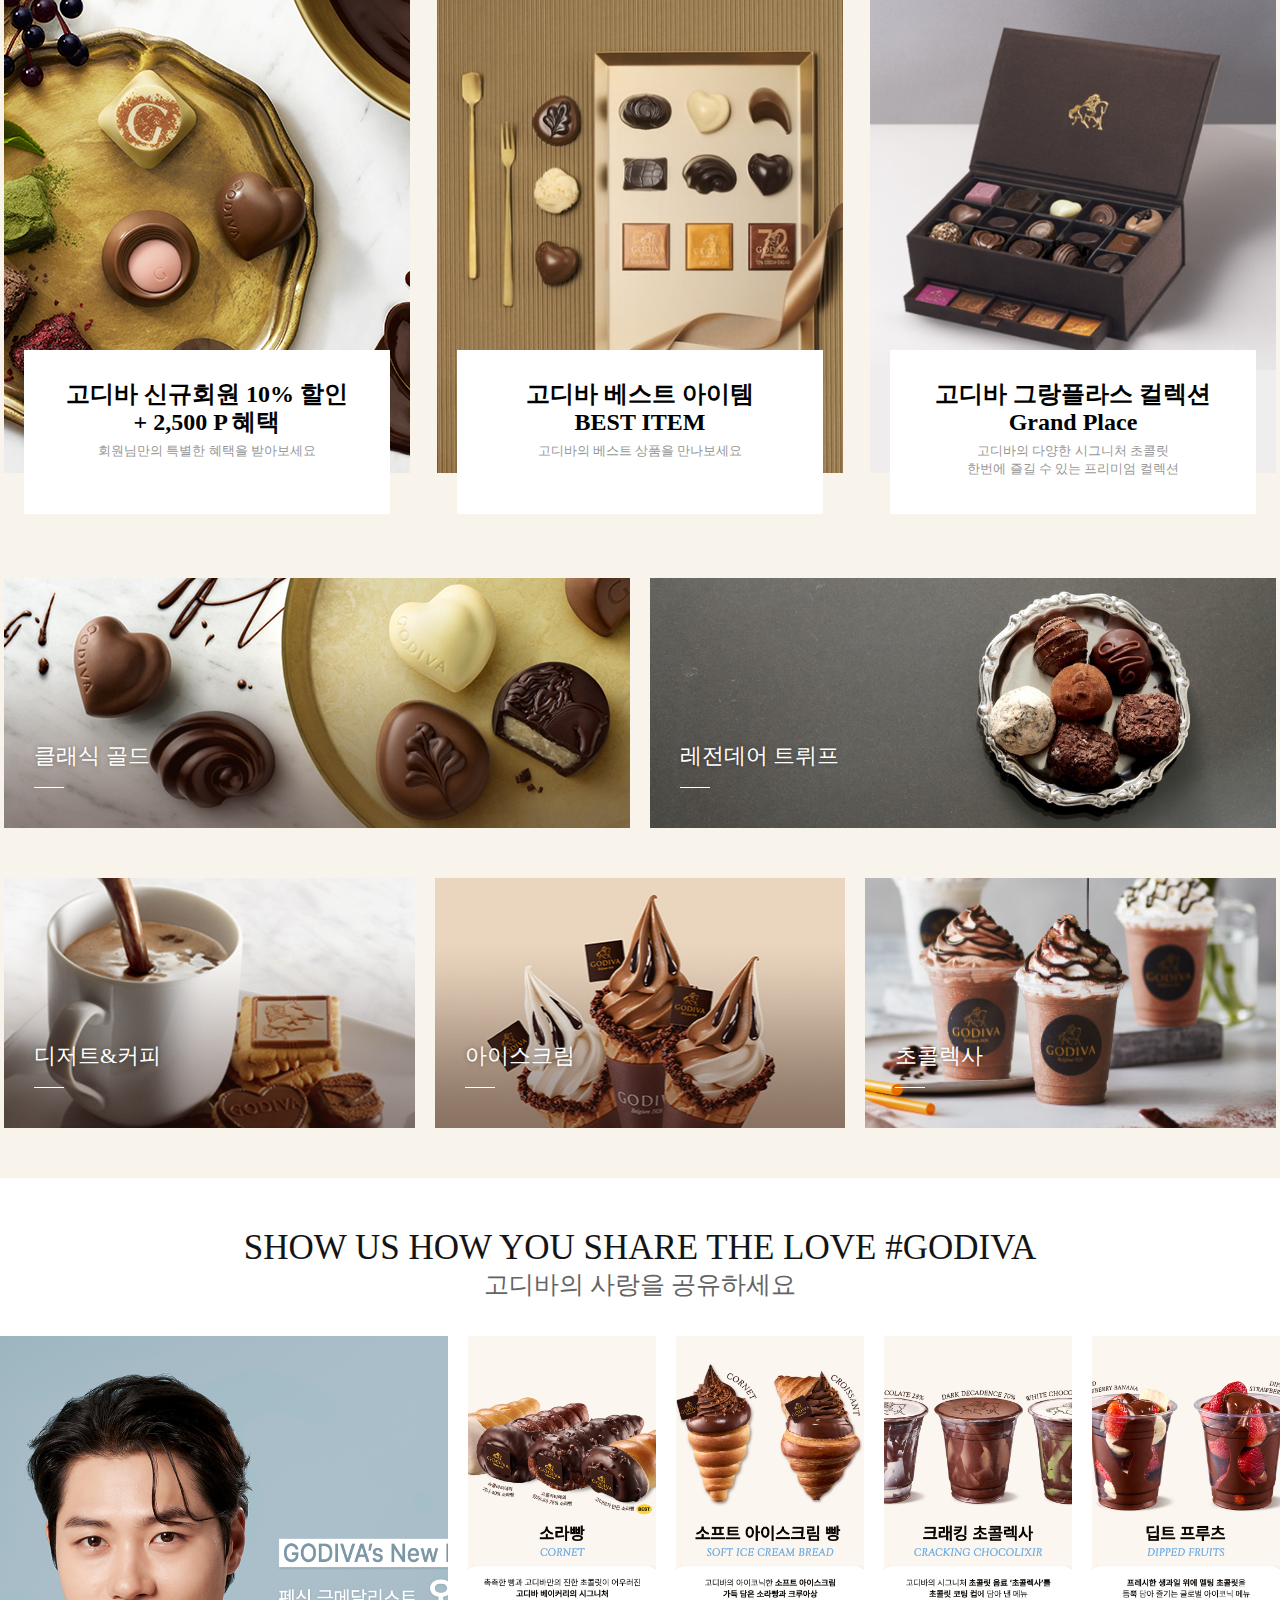
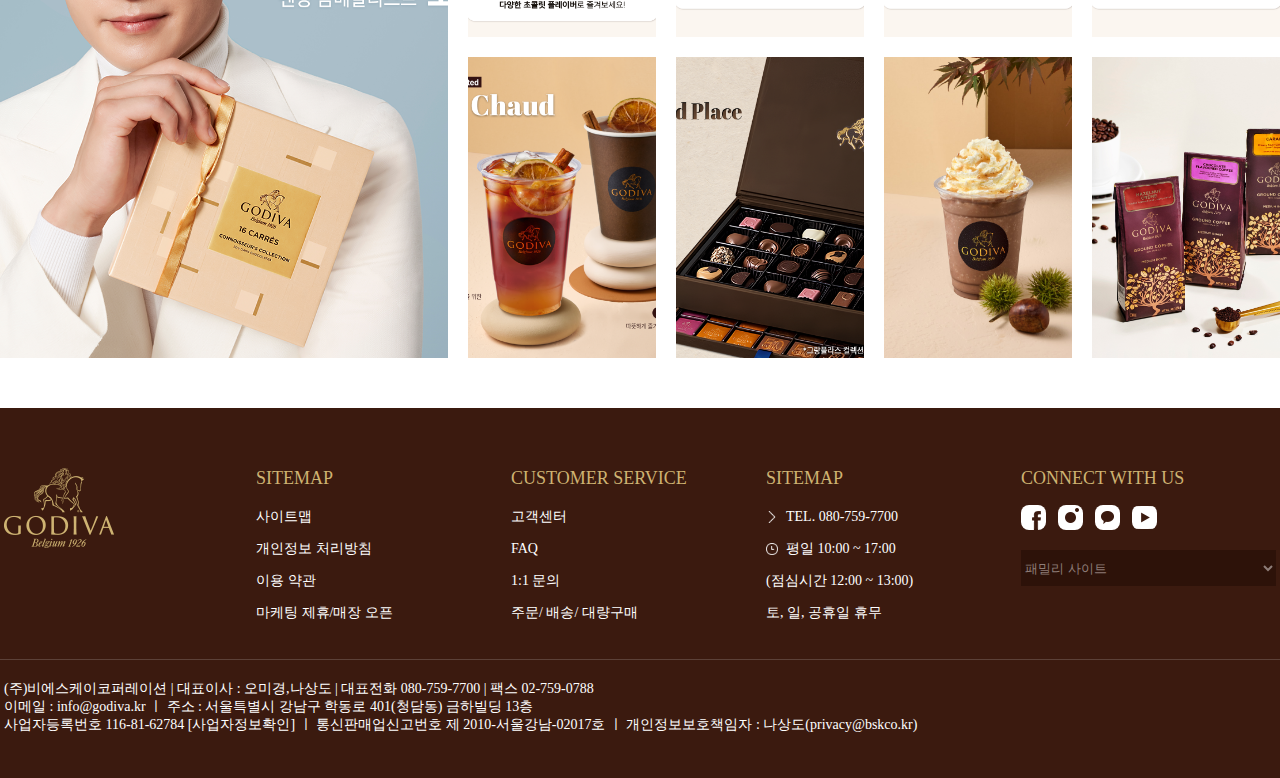
==== commit d9834058: "탑버튼 수정 및 스크립트 작성" ====
--- a/index.html
+++ b/index.html
@@ -7,16 +7,15 @@
   <title>고디바</title>
   <link rel="icon" href="image/godiva.ico" type="image/x-icon">
 
-  <link rel="stylesheet" href="reset.css" />
-  <link rel="stylesheet" href="main.css" />
+  <link rel="stylesheet" href="css/reset.css" />
+  <link rel="stylesheet" href="css/main.css" />
   <link rel="stylesheet" href="https://cdn.jsdelivr.net/npm/swiper@11/swiper-bundle.min.css" />
   <script src="https://cdn.jsdelivr.net/npm/swiper@11/swiper-bundle.min.js"></script>
-  <script src="main.js" defer></script>
+  <script src="js/main.js" defer></script>
 </head>
 
 <body>
   <button id="top_btn" aria-label="맨 위로 이동">
-    <a href="#"></a>
   </button>
   <header>
     <nav id="header_top" class="container" aria-label="유틸리티 메뉴">
--- a/css/main.css
+++ b/css/main.css
@@ -0,0 +1,525 @@
+/* main 스타일 시작 */
+
+/* main > #slider */
+/* 각 슬라이더 li에 배경으로 이미지 넣음 */
+main {
+  width: 100%;
+  background-color: #f8f4eb;
+}
+main > #slider {
+  width: 100%;
+  height: 748px;
+  overflow: hidden;
+  padding-top: 174px;
+  position: relative;
+}
+main > #slider > ul {
+  width: fit-content;
+  height: 100%;
+  display: flex;
+  justify-content: start;
+}
+main > #slider > ul > li {
+  width: 100%;
+  height: 100%;
+}
+main > #slider > ul > li > a {
+  display: flex;
+  justify-content: center;
+  width: 100%;
+  min-width: 1272px;
+  height: 100%;
+  background-repeat: no-repeat;
+  color: #00000000;
+}
+main > #slider > ul > li > a > img {
+  display: inline-block;
+  width: 100%;
+  max-width: 2560px;
+  /* 4k 모니터 대응 */
+  height: auto;
+  object-fit: cover;
+  object-position: 50% 50%;
+}
+
+/* main > #slider 슬라이더 버튼 적용 */
+main > #slider > #slider_btn {
+  width: 100%;
+  height: 748px;
+  position: absolute;
+  bottom: 0;
+  left: 0;
+  padding: 0 5%;
+  box-sizing: border-box;
+  display: flex;
+  align-items: center;
+  justify-content: space-between;
+}
+main > #slider > #slider_btn > span {
+  width: 40px;
+  height: 40px;
+  cursor: pointer;
+  background-repeat: no-repeat;
+  background-position: 50% 50%;
+  z-index: 5;
+}
+main > #slider > #slider_btn > span:first-child {
+  background-image: url(../image/slider-pre.png);
+}
+main > #slider > #slider_btn > span:last-child {
+  background-image: url(../image/slider-next.png);
+}
+
+/* main 콘텐츠 스타일 시작*/
+
+/* main 콘텐츠 영역 공통 스타일 적용 */
+.con_title {
+  font-size: 35px;
+  font-weight: 500;
+  color: #141414;
+  text-align: center;
+}
+.con_subtitle {
+  font-size: 25px;
+  font-weight: 400;
+  color: #646464;
+  margin-bottom: 35px;
+  text-align: center;
+}
+
+/* main>#con1 베스트 아이템 */
+#con1 {
+  margin-top: 50px;
+}
+#con1 > #con1_wrap {
+  width: 100%;
+  height: 360px;
+  display: flex;
+}
+#con1 > #con1_wrap > .con1_box {
+  width: 312px;
+  display: flex;
+  align-items: center;
+  justify-content: center;
+  flex-wrap: wrap;
+  position: relative;
+}
+#con1 > #con1_wrap > .con1_box > .con1_img {
+  width: 291px;
+  height: 291px;
+}
+
+#con1 > #con1_wrap > .con1_box > .con1_img > a {
+  width: 100%;
+  height: 100%;
+  display: flex;
+  background-size: cover;
+  background-repeat: no-repeat;
+}
+#con1 > #con1_wrap > .con1_box:nth-child(1) > .con1_img > a {
+  background-image: url(../image/main1-1.jpg);
+}
+#con1 > #con1_wrap > .con1_box:nth-child(2) > .con1_img > a {
+  background-image: url(../image/main1-2.jpg);
+}
+#con1 > #con1_wrap > .con1_box:nth-child(3) > .con1_img > a {
+  background-image: url(../image/main1-3.jpg);
+}
+#con1 > #con1_wrap > .con1_box:nth-child(4) > .con1_img > a {
+  background-image: url(../image/main1-4.jpg);
+}
+
+/* 호버 시 hover*/
+
+#con1 > #con1_wrap > .con1_box:nth-child(1) > .con1_img > a:hover {
+  background-image: url(../image/main1-1_hover.jpg);
+}
+#con1 > #con1_wrap > .con1_box:nth-child(2) > .con1_img > a:hover {
+  background-image: url(../image/main1-2_hover.jpg);
+}
+#con1 > #con1_wrap > .con1_box:nth-child(3) > .con1_img > a:hover {
+  background-image: url(../image/main1-3_hover.jpg);
+}
+
+#con1 > #con1_wrap > .con1_box > .con1_btn {
+  width: 110px;
+  height: 48px;
+  position: absolute;
+  bottom: 70px;
+  z-index: 10;
+  display: none;
+}
+#con1 > #con1_wrap > .con1_box > .con1_btn > span:first-child {
+  float: left;
+}
+#con1 > #con1_wrap > .con1_box > .con1_btn > span:last-child {
+  float: right;
+}
+#con1 > #con1_wrap > .con1_box > .con1_btn > span > a {
+  display: block;
+  width: 48px;
+  height: 48px;
+  background-repeat: no-repeat;
+  background-size: cover;
+}
+#con1 > #con1_wrap > .con1_box > .con1_btn > span:first-child > a {
+  background-image: url(../image/icon-list-bag.png);
+}
+#con1 > #con1_wrap > .con1_box > .con1_btn > span:last-child > a {
+  background-image: url(../image/icon-list-wish.png);
+}
+
+/* BEST SELLER 딱지 */
+
+#con1 > #con1_wrap > .con1_box {
+  position: relative;
+}
+#con1 > #con1_wrap > .con1_box > .item_label {
+  display: flex;
+  width: 73px;
+  height: 73px;
+  align-items: center;
+  justify-content: center;
+  background-color: #141414;
+  border-radius: 50%;
+  text-align: center;
+  font-size: 14px;
+  line-height: 14px;
+  font-weight: 400;
+  color: #fff;
+  position: absolute;
+  top: 20px;
+  right: 0;
+  z-index: 5;
+}
+
+/* 호버 시 hover*/
+
+#con1 > #con1_wrap > .con1_box > .con1_img:hover ~ .con1_btn {
+  display: block;
+}
+
+#con1 > #con1_wrap > .con1_box > p {
+  font-size: 15px;
+  color: #2d2d2d;
+}
+
+/* main>#con2 메뉴와 이벤트 */
+
+main > #con2 {
+  margin-top: 50px;
+}
+
+main > #con2 > #con2_wrap {
+  display: flex;
+}
+main > #con2 > #con2_wrap > .con2_box {
+  width: 100%;
+  height: 530px;
+  margin-right: 27px;
+  position: relative;
+  cursor: pointer;
+}
+main > #con2 > #con2_wrap > .con2_box:last-child {
+  margin-right: 0;
+}
+main > #con2 > #con2_wrap > .con2_box > .con2_img {
+  width: 100%;
+  height: 475px;
+  background-repeat: no-repeat;
+  background-size: cover;
+  background-position: 50% 50%;
+}
+
+main > #con2 > #con2_wrap > .con2_box > .con2_img:hover {
+  background-size: 120%;
+}
+
+main > #con2 > #con2_wrap > .con2_box:nth-child(1) > .con2_img {
+  background-image: url(../image/main2-1.jpg);
+}
+main > #con2 > #con2_wrap > .con2_box:nth-child(2) > .con2_img {
+  background-image: url(../image/main2-2.jpg);
+}
+main > #con2 > #con2_wrap > .con2_box:nth-child(3) > .con2_img {
+  background-image: url(../image/main2-3.png);
+}
+
+main > #con2 > #con2_wrap > .con2_box > .con2_text {
+  width: 366px;
+  height: 164px;
+  padding: 30px 15px;
+  box-sizing: border-box;
+  text-align: center;
+  background-color: #fff;
+  margin-left: 20px;
+  position: absolute;
+  bottom: 14px;
+}
+main > #con2 > #con2_wrap > .con2_box > .con2_text > h3 {
+  font-size: 24px;
+  line-height: 28px;
+}
+main > #con2 > #con2_wrap > .con2_box > .con2_text > p {
+  font-size: 13px;
+  margin-top: 6px;
+  color: #969696;
+}
+
+/* main>#con3 호버 섹션 */
+
+main > #con3 {
+  margin-top: 50px;
+  margin-bottom: 50px;
+}
+
+main > #con3 > #con3_wrap {
+  width: 100%;
+  display: grid;
+  grid-template-columns: repeat(6, 1fr);
+  grid-template-rows: repeat(2, 1fr);
+  grid-template-areas:
+    "con3-1 con3-1 con3-1 con3-2 con3-2 con3-2"
+    "con3-3 con3-3 con3-4 con3-4 con3-5 con3-5";
+  row-gap: 50px;
+  column-gap: 20px;
+}
+
+main > #con3 > #con3_wrap > .con3_img {
+  height: 250px;
+  background-repeat: no-repeat;
+  background-size: cover;
+  background-position: 50% 50%;
+}
+
+main > #con3 > #con3_wrap > .con3_img:first-child {
+  grid-area: con3-1;
+  background-image: url(../image/main3-1.jpg);
+}
+main > #con3 > #con3_wrap > .con3_img:nth-child(2) {
+  grid-area: con3-2;
+  background-image: url(../image/main3-2.jpg);
+}
+main > #con3 > #con3_wrap > .con3_img:nth-child(3) {
+  grid-area: con3-3;
+  background-image: url(../image/main4-1.jpg);
+}
+main > #con3 > #con3_wrap > .con3_img:nth-child(4) {
+  grid-area: con3-4;
+  background-image: url(../image/main4-2.jpg);
+}
+main > #con3 > #con3_wrap > .con3_img:last-child {
+  grid-area: con3-5;
+  background-image: url(../image/main4-3.jpg);
+}
+
+main > #con3 > #con3_wrap > .con3_img > a > .con3_title {
+  width: 100%;
+  height: 100%;
+  padding: 15px 30px 40px 30px;
+  box-sizing: border-box;
+  align-content: end;
+  color: #fff;
+}
+main > #con3 > #con3_wrap > .con3_img > a > .con3_title > h3 {
+  font-size: 22px;
+  font-weight: 500;
+  text-shadow: 0 0 5px #00000060;
+}
+main > #con3 > #con3_wrap > .con3_img > a > .con3_title > span {
+  display: block;
+  width: 30px;
+  height: 1px;
+  background-color: #fff;
+  margin-top: 16px;
+}
+
+main > #con3 > #con3_wrap > .con3_img > a > .con3_title > p {
+  font-size: 13px;
+  margin: 16px 0px 20px 0;
+  /* 호버 */
+  display: none;
+}
+
+/* hover 효과 적용 */
+
+main > #con3 > #con3_wrap > .con3_img > a:hover .con3_title {
+  background: linear-gradient(
+    to bottom,
+    #0000000a,
+    #3b1a0f8a,
+    #3b1a0f9a,
+    #3b1a0f
+  );
+}
+main > #con3 > #con3_wrap > .con3_img > a:hover .con3_title > p {
+  display: block;
+}
+
+/* main>#con4 스타일 시작 */
+
+main > #con4 {
+  background-color: #fff;
+  padding: 50px 0;
+  box-sizing: border-box;
+}
+
+main > #con4 > #con4_wrap {
+  width: 100%;
+  height: 622px;
+  display: flex;
+  column-gap: 20px;
+}
+
+/* 공통: hover 시 보이는 con4_text 보이기  */
+.con4_text {
+  width: 100%;
+  height: 100%;
+  padding: 40px 30px;
+  align-content: end;
+  box-sizing: border-box;
+  background-color: #0000058f;
+  color: #fff;
+  position: absolute;
+  top: 0;
+  left: 0;
+  overflow: hidden;
+  display: none; /* hover 숨기기 */
+}
+.con4_text > p:first-child {
+  font-size: 15px;
+  line-height: 18px;
+  font-weight: 400;
+}
+.con4_text > p:first-child > span {
+  display: inline-block;
+  width: 18px;
+  height: 18px;
+  background-image: url(../image/icon/heart.png);
+  background-repeat: no-repeat;
+  background-size: 110%;
+  background-position: 50% -90%;
+  margin-right: 4px;
+}
+.con4_text > p:last-child {
+  font-size: 14px;
+  margin-top: 8px;
+}
+
+/* con4_right */
+
+main > #con4 > #con4_wrap > #con4_right {
+  width: 35%;
+  height: 100%;
+  aspect-ratio: 1 / 1;
+}
+
+main > #con4 > #con4_wrap > #con4_right > a {
+  display: flex;
+  width: 100%;
+  height: 100%;
+  background-image: url(../image/main5-1.png);
+  background-repeat: no-repeat;
+  background-size: cover;
+  background-position: 50% 50%;
+  position: relative; /* .con4_big_text 의 기준 */
+}
+
+/* con4_text의 다른 클래스에 위치 지정 */
+.con4_big_text {
+  position: absolute;
+  top: 0;
+  left: 0;
+}
+
+/* hover 시 보이기 */
+main > #con4 > #con4_wrap > #con4_right > a:hover .con4_text.con4_big_text {
+  display: block;
+}
+
+/* con4_left */
+
+main > #con4 > #con4_wrap > #con4_left {
+  width: 65%;
+  height: 622px;
+  display: flex;
+  flex-direction: column;
+  row-gap: 20px;
+}
+main > #con4 > #con4_wrap > #con4_left > ul {
+  width: 100%;
+  height: 50%;
+  display: flex;
+  column-gap: 20px;
+}
+
+main > #con4 > #con4_wrap > #con4_left > ul > .con4_img {
+  width: 100%;
+  height: 100%;
+}
+
+main > #con4 > #con4_wrap > #con4_left > ul > .con4_img > a {
+  display: block;
+  width: 100%;
+  height: 100%;
+  background-repeat: no-repeat;
+  background-size: cover;
+  background-position: 50% 50%;
+  position: relative; /* .con4_small_text 의 기준 */
+}
+
+#con4 > #con4_wrap > #con4_left > #con4_left_top > .con4_img:first-child > a {
+  background-image: url(../image/main5-2.png);
+}
+
+#con4 > #con4_wrap > #con4_left > #con4_left_top > .con4_img:nth-child(2) > a {
+  background-image: url(../image/main5-3.png);
+}
+
+#con4 > #con4_wrap > #con4_left > #con4_left_top > .con4_img:nth-child(3) > a {
+  background-image: url(../image/main5-4.png);
+}
+#con4 > #con4_wrap > #con4_left > #con4_left_top > .con4_img:last-child > a {
+  background-image: url(../image/main5-5.png);
+}
+#con4
+  > #con4_wrap
+  > #con4_left
+  > #con4_left_bottom
+  > .con4_img:first-child
+  > a {
+  background-image: url(../image/main5-6.png);
+}
+
+#con4
+  > #con4_wrap
+  > #con4_left
+  > #con4_left_bottom
+  > .con4_img:nth-child(2)
+  > a {
+  background-image: url(../image/main5-7.png);
+}
+
+#con4
+  > #con4_wrap
+  > #con4_left
+  > #con4_left_bottom
+  > .con4_img:nth-child(3)
+  > a {
+  background-image: url(../image/main5-8.jpg);
+}
+#con4 > #con4_wrap > #con4_left > #con4_left_bottom > .con4_img:last-child > a {
+  background-image: url(../image/main5-9.jpg);
+}
+
+/* con4_text의 다른 클래스에 위치 지정 */
+.con4_small_text {
+  position: absolute;
+  top: 0;
+  left: 0;
+}
+
+/* hover 시 보이기 */
+#con4_left a:hover .con4_text.con4_small_text {
+  display: block;
+}
